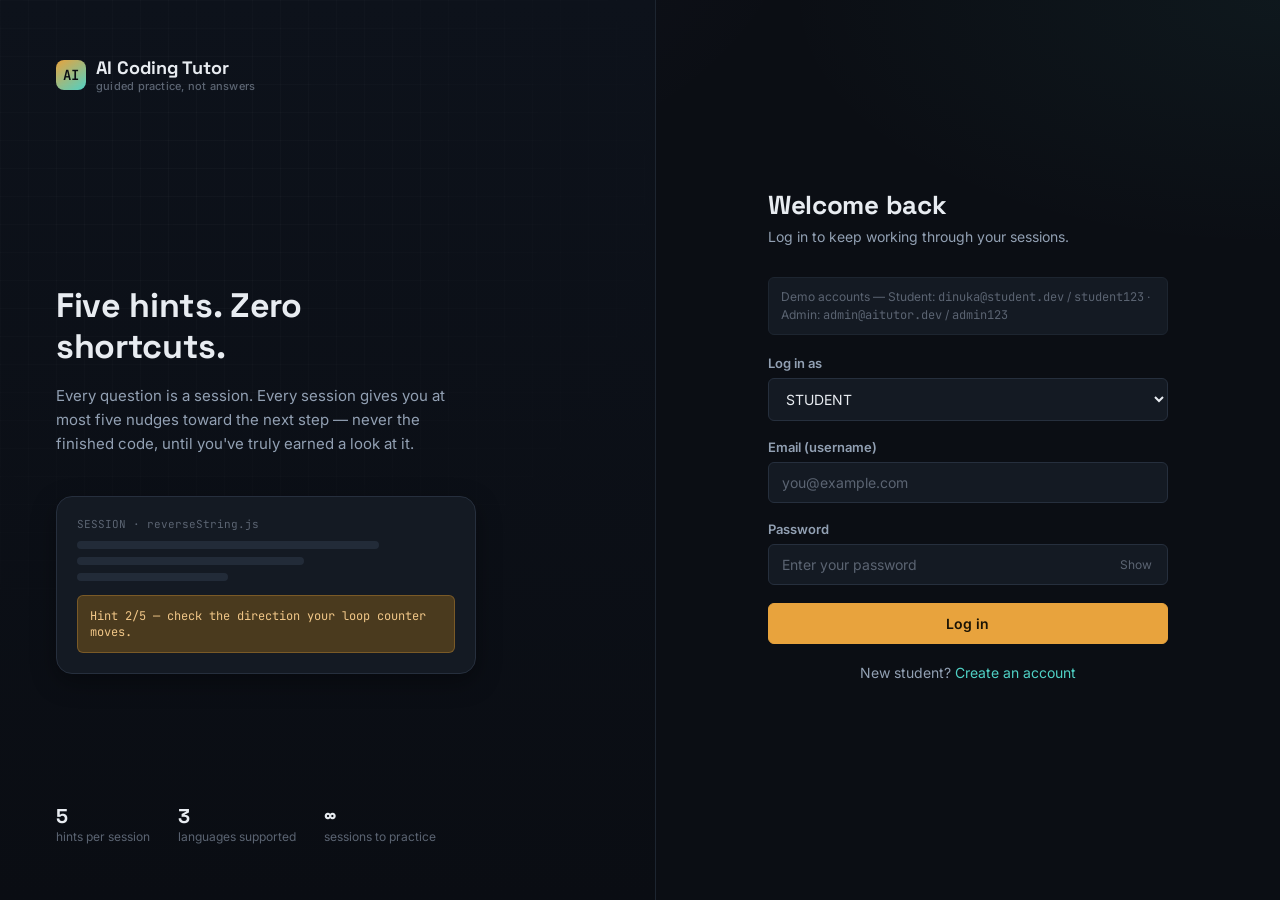
==== src/main/resources/static/index.html @ 89c32aca "added ui pages" ====
<!DOCTYPE html>
<html lang="en">
<head>
    <meta charset="UTF-8">
    <meta name="viewport" content="width=device-width, initial-scale=1.0">
    <title>Log in · AI Coding Tutor</title>
    <link rel="stylesheet" href="css/style.css">
</head>
<body>

<div class="auth-shell">
    <!-- Visual side -->
    <aside class="auth-visual">
        <div class="brand">
            <span class="brand-mark">AI</span>
            <div><span>AI Coding Tutor</span><small>guided practice, not answers</small></div>
        </div>

        <div class="visual-copy">
            <h1>Five hints. Zero shortcuts.</h1>
            <p>Every question is a session. Every session gives you at most five nudges toward the next step — never the finished code, until you've truly earned a look at it.</p>

            <div class="visual-mock-card">
                <div class="mono" style="font-size:11px;color:var(--text-muted);margin-bottom:10px;">SESSION · reverseString.js</div>
                <div class="mock-line w80"></div>
                <div class="mock-line w60"></div>
                <div class="mock-line w40"></div>
                <div class="mock-hint">Hint 2/5 — check the direction your loop counter moves.</div>
            </div>
        </div>

        <div class="visual-foot">
            <div><strong>5</strong>hints per session</div>
            <div><strong>3</strong>languages supported</div>
            <div><strong>∞</strong>sessions to practice</div>
        </div>
    </aside>

    <!-- Form side -->
    <div class="auth-form-wrap">
        <form class="auth-form" id="login-form" novalidate>

            <h2>Welcome back</h2>
            <p class="subhead">Log in to keep working through your sessions.</p>

            <div class="form-note" id="demo-note">
                Demo accounts — Student: <span class="mono">dinuka@student.dev</span> / <span class="mono">student123</span> · Admin: <span class="mono">admin@aitutor.dev</span> / <span class="mono">admin123</span>
            </div>

            <div class="field">
                <label for="role">Log in as</label>
                <select id="role" class="input" required>
                    <option value="STUDENT">STUDENT</option>
                    <option value="ADMIN">ADMIN</option>
                </select>
            </div>

            <div class="field" id="email-field">
                <label for="email">Email (username)</label>
                <input type="email" id="email" class="input" placeholder="you@example.com" autocomplete="username" required>
                <div class="field-error">Enter a valid email address.</div>
            </div>

            <div class="field" id="password-field">
                <label for="password">Password</label>
                <div class="password-field">
                    <input type="password" id="password" class="input" placeholder="Enter your password" autocomplete="current-password" required>
                    <button type="button" class="password-toggle" id="toggle-password">Show</button>
                </div>
                <div class="field-error">Password is required.</div>
            </div>

            <button type="button" class="btn btn-primary btn-block" id="login-btn" onclick="login()">Log in</button>

            <p class="subhead" style="margin-top:20px;text-align:center;">
                New student? <a href="signup.html">Create an account</a>
            </p>
        </form>
    </div>
</div>
<script src="https://code.jquery.com/jquery-3.7.1.min.js"></script>
<script src="js/mockApi.js"></script>
<script src="js/ui.js"></script>
<script>
    // If already logged in, skip straight to the right dashboard.
    (function () {
        const user = api.currentUser();
        if (user) window.location.href = user.role === "admin" ? "admin-dashboard.html" : "student-dashboard.html";
    })();

    const form = document.getElementById("login-form");
    const emailField = document.getElementById("email-field");
    const passwordField = document.getElementById("password-field");
    const toggleBtn = document.getElementById("toggle-password");
    const passwordInput = document.getElementById("password");
    const loginBtn = document.getElementById("login-btn");

    toggleBtn.addEventListener("click", () => {
        const isPw = passwordInput.type === "password";
        passwordInput.type = isPw ? "text" : "password";
        toggleBtn.textContent = isPw ? "Hide" : "Show";
    });

    function setError(fieldEl, hasError) {
        fieldEl.classList.toggle("has-error", hasError);
    }

    // My Code

    function login(){
        let userName = $('#email').val().trim();
        let userPassword = $('#password').val().trim();
        let userRole = $('#role').val().trim();

        const obj = JSON.stringify({"userName": userName, "password": userPassword, "userRoles": userRole.toUpperCase()});

        $.ajax({
            url: "http://localhost:8080/login",
            type: "POST",
            data: obj,
            contentType: "application/json",
            success: function (response) {
                console.log(response.body.token);
                localStorage.setItem("JWT", response.body.token);
                localStorage.setItem("userId", response.body.userId);

                if(userRole === "ADMIN"){
                    window.location.href = "admin-dashboard.html";
                }
                if(userRole === "STUDENT"){
                    window.location.href = "student-dashboard.html";
                }
                alert("Logged in successfully!");
            },
            error: function (response) {
                if (response.status === 403) {
                    alert("Error 403 - Forbidden!");
                }
                else if (response.status === 400){
                    alert("Error 400 - Bad JSON");
                }
                else if (response.status === 401){
                    alert("Error 401 - Unauthorized!");
                }
                else if (response.status === 500){
                    alert("Error 500 - Internal Server Error");
                }
            }
        })
    }

</script>
</body>
</html>
---- src/main/resources/static/css/style.css ----
/* =========================================================================
   AI Coding Tutor — Design System
   "The Socratic IDE": a dark, editor-grade shell where guidance shows up
   as marginalia, not answers. Amber = a hint was spent. Cyan = you're in
   an active loop of thinking. Violet is reserved for admin/oversight views.
   ========================================================================= */

@import url('https://fonts.googleapis.com/css2?family=Space+Grotesk:wght@500;600;700&family=Inter:wght@400;500;600;700&family=JetBrains+Mono:wght@400;500;600&display=swap');

:root{
    --bg: #0B0E14;
    --bg-alt: #0E1219;
    --surface: #141A23;
    --surface-2: #1B222D;
    --surface-3: #222B38;
    --border: #262F3D;
    --border-soft: #1D2530;

    --text-primary: #E8ECF1;
    --text-secondary: #92A0B3;
    --text-muted: #5B6472;

    --accent-amber: #E8A33D;
    --accent-amber-dim: #4A3A1E;
    --accent-cyan: #4FD1C5;
    --accent-cyan-dim: #16342F;
    --accent-mint: #6EE7B7;
    --accent-mint-dim: #16332A;
    --accent-coral: #F2685C;
    --accent-coral-dim: #3A211E;
    --accent-violet: #8B7FE8;
    --accent-violet-dim: #241F3D;

    --radius-sm: 6px;
    --radius-md: 10px;
    --radius-lg: 16px;

    --shadow-1: 0 1px 2px rgba(0,0,0,0.4);
    --shadow-2: 0 8px 24px rgba(0,0,0,0.35);
    --shadow-glow-amber: 0 0 0 1px rgba(232,163,61,0.35), 0 0 24px rgba(232,163,61,0.12);
    --shadow-glow-cyan: 0 0 0 1px rgba(79,209,197,0.35), 0 0 24px rgba(79,209,197,0.12);

    --font-display: 'Space Grotesk', 'Inter', sans-serif;
    --font-body: 'Inter', sans-serif;
    --font-mono: 'JetBrains Mono', monospace;
}

*, *::before, *::after{ box-sizing: border-box; }
html{ color-scheme: dark; }
body{
    margin:0;
    background: var(--bg);
    background-image:
            radial-gradient(1200px 600px at 12% -10%, rgba(139,127,232,0.06), transparent 55%),
            radial-gradient(1000px 500px at 100% 0%, rgba(79,209,197,0.05), transparent 50%);
    color: var(--text-primary);
    font-family: var(--font-body);
    -webkit-font-smoothing: antialiased;
    min-height: 100vh;
}
h1,h2,h3,h4{ font-family: var(--font-display); margin:0; letter-spacing: -0.01em; }
p{ margin:0; }
a{ color: var(--accent-cyan); text-decoration:none; }
a:hover{ text-decoration: underline; }
button{ font-family: var(--font-body); }
::selection{ background: rgba(79,209,197,0.25); }

/* Focus visibility (accessibility floor) */
a:focus-visible, button:focus-visible, input:focus-visible, select:focus-visible, textarea:focus-visible, [tabindex]:focus-visible{
    outline: 2px solid var(--accent-cyan);
    outline-offset: 2px;
}

@media (prefers-reduced-motion: reduce){
    *{ animation-duration: 0.001ms !important; animation-iteration-count: 1 !important; transition-duration: 0.001ms !important; }
}

/* ---------------------------------------------------------------- utils */
.container{ max-width: 1200px; margin: 0 auto; padding: 0 32px; }
.visually-hidden{ position:absolute; width:1px; height:1px; overflow:hidden; clip:rect(0 0 0 0); }
.muted{ color: var(--text-secondary); }
.mono{ font-family: var(--font-mono); }

/* ---------------------------------------------------------------- brand */
.brand{
    display:flex; align-items:center; gap:10px;
    font-family: var(--font-display); font-weight:700; font-size:18px; color: var(--text-primary);
}
.brand .brand-mark{
    width:30px; height:30px; border-radius:8px;
    background: linear-gradient(145deg, var(--accent-amber), var(--accent-cyan));
    display:flex; align-items:center; justify-content:center;
    font-family: var(--font-mono); font-weight:600; font-size:14px; color:#0B0E14;
    flex-shrink:0;
}
.brand small{ display:block; font-family: var(--font-body); font-weight:500; font-size:11px; color: var(--text-muted); letter-spacing:0.02em; }

/* ---------------------------------------------------------------- auth shell (login / signup) */
.auth-shell{
    min-height:100vh;
    display:grid;
    grid-template-columns: 1.05fr 1fr;
}
@media (max-width: 900px){ .auth-shell{ grid-template-columns: 1fr; } .auth-visual{ display:none; } }

.auth-visual{
    position:relative;
    background: linear-gradient(180deg, #0D121B 0%, #0A0D13 100%);
    border-right:1px solid var(--border-soft);
    padding: 56px;
    display:flex; flex-direction:column; justify-content:space-between;
    overflow:hidden;
}
.auth-visual::before{
    content:"";
    position:absolute; inset:0;
    background-image: linear-gradient(rgba(255,255,255,0.025) 1px, transparent 1px), linear-gradient(90deg, rgba(255,255,255,0.025) 1px, transparent 1px);
    background-size: 28px 28px;
    mask-image: radial-gradient(circle at 30% 20%, black, transparent 70%);
    pointer-events:none;
}
.auth-visual .visual-copy{ position:relative; max-width: 420px; margin-top: 64px; }
.auth-visual .visual-copy h1{ font-size: 34px; line-height:1.2; margin-bottom:16px; }
.auth-visual .visual-copy p{ color: var(--text-secondary); font-size:15px; line-height:1.6; }

/* signature element: hint dial, reused as decorative visual on auth screens */
.hint-dial{
    --dial-size: 132px;
    width: var(--dial-size); height: var(--dial-size);
    position:relative;
    flex-shrink:0;
}
.hint-dial svg{ width:100%; height:100%; transform: rotate(-90deg); }
.hint-dial .segment{ fill:none; stroke-width:9; stroke-linecap:round; transition: stroke 0.3s ease, opacity 0.3s ease; }
.hint-dial .segment.filled{ stroke: var(--accent-amber); }
.hint-dial .segment.spent{ stroke: var(--surface-3); opacity:0.6; }
.hint-dial .dial-center{
    position:absolute; inset:0; display:flex; flex-direction:column; align-items:center; justify-content:center;
}
.hint-dial .dial-center .count{ font-family: var(--font-display); font-size:26px; font-weight:700; line-height:1; }
.hint-dial .dial-center .label{ font-size:10px; text-transform:uppercase; letter-spacing:0.08em; color: var(--text-muted); margin-top:4px; }

.visual-mock-card{
    position:relative; margin-top:40px;
    background: var(--surface); border:1px solid var(--border); border-radius: var(--radius-lg);
    padding:20px; box-shadow: var(--shadow-2);
}
.visual-mock-card .mock-line{ height:8px; border-radius:4px; background: var(--surface-3); margin-bottom:8px; }
.visual-mock-card .mock-line.w60{ width:60%; }
.visual-mock-card .mock-line.w80{ width:80%; }
.visual-mock-card .mock-line.w40{ width:40%; }
.visual-mock-card .mock-hint{
    margin-top:14px; padding:12px; border-radius: var(--radius-sm);
    background: var(--accent-amber-dim); border:1px solid rgba(232,163,61,0.3);
    font-family: var(--font-mono); font-size:12px; color:#F0C687;
}

.auth-visual .visual-foot{ position:relative; display:flex; gap:28px; color: var(--text-muted); font-size:12px; }
.auth-visual .visual-foot strong{ display:block; color: var(--text-primary); font-family: var(--font-display); font-size:20px; }

.auth-form-wrap{
    display:flex; align-items:center; justify-content:center;
    padding: 40px 32px;
}
.auth-form{ width:100%; max-width: 400px; }
.auth-form .brand{ margin-bottom: 40px; }
.auth-form h2{ font-size:26px; margin-bottom:6px; }
.auth-form .subhead{ color: var(--text-secondary); font-size:14px; margin-bottom:32px; }

.field{ margin-bottom:18px; }
.field label{ display:block; font-size:13px; font-weight:600; margin-bottom:7px; color: var(--text-secondary); }
.field .hint-text{ font-size:12px; color: var(--text-muted); margin-top:6px; }
.input, select.input, textarea.input{
    width:100%; background: var(--surface); border:1px solid var(--border); color: var(--text-primary);
    padding: 11px 13px; border-radius: var(--radius-sm); font-size:14px; font-family: var(--font-body);
    transition: border-color .15s ease, box-shadow .15s ease;
}
.input::placeholder{ color: var(--text-muted); }
.input:focus{ border-color: var(--accent-cyan); box-shadow: 0 0 0 3px rgba(79,209,197,0.12); outline:none; }
.input:disabled{ opacity:0.45; cursor:not-allowed; }

.input-row{ display:flex; gap:10px; }
.input-row .input-tel-code{ flex:0 0 120px; }
.input-row .input-tel-num{ flex:1; }

.password-field{ position:relative; }
.password-field .input{ padding-right:42px; }
.password-toggle{
    position:absolute; right:10px; top:50%; transform:translateY(-50%);
    background:none; border:none; color: var(--text-muted); cursor:pointer; font-size:12px;
    padding:4px 6px;
}
.password-toggle:hover{ color: var(--text-secondary); }

.field-error{ color: var(--accent-coral); font-size:12px; margin-top:6px; display:none; }
.field.has-error .input{ border-color: var(--accent-coral); }
.field.has-error .field-error{ display:block; }

.form-note{
    font-size:12px; color: var(--text-muted); background: var(--surface); border:1px solid var(--border-soft);
    border-radius: var(--radius-sm); padding:10px 12px; margin-bottom:20px; line-height:1.5;
}

/* ---------------------------------------------------------------- buttons */
.btn{
    display:inline-flex; align-items:center; justify-content:center; gap:8px;
    border-radius: var(--radius-sm); border:1px solid transparent;
    font-weight:600; font-size:14px; cursor:pointer; padding: 11px 18px;
    transition: transform .12s ease, background .15s ease, border-color .15s ease, box-shadow .15s ease, opacity .15s ease;
    white-space:nowrap;
}
.btn:active{ transform: translateY(1px); }
.btn:disabled{ cursor:not-allowed; opacity:0.4; transform:none; }
.btn-block{ width:100%; }
.btn-primary{ background: var(--accent-amber); color:#1A1305; border-color: var(--accent-amber); }
.btn-success{ background: yellowgreen; color:papayawhip; border-color: lightgreen; }
.btn-primary:hover:not(:disabled){ background:#f3ae4c; }
.btn-cyan{ background: var(--accent-cyan); color:#052221; border-color: var(--accent-cyan); }
.btn-cyan:hover:not(:disabled){ background:#63dcd1; }
.btn-outline{ background:transparent; color: var(--text-primary); border-color: var(--border); }
.btn-outline:hover:not(:disabled){ border-color: var(--text-secondary); background: var(--surface-2); }
.btn-ghost{ background:transparent; color: var(--text-secondary); border-color:transparent; }
.btn-ghost:hover:not(:disabled){ color: var(--text-primary); background: var(--surface-2); }
.btn-danger{ background:transparent; color: var(--accent-coral); border-color: rgba(242,104,92,0.4); }
.btn-danger:hover:not(:disabled){ background: var(--accent-coral-dim); }
.btn-sm{ padding:7px 12px; font-size:13px; }

/* ---------------------------------------------------------------- app shell (dashboards) */
.app-shell{ display:grid; grid-template-columns: 240px 1fr; min-height:100vh; }
@media (max-width: 860px){ .app-shell{ grid-template-columns: 1fr; } .sidebar{ display:none; } }

.sidebar{
    background: var(--bg-alt); border-right:1px solid var(--border-soft);
    padding:24px 16px; display:flex; flex-direction:column; gap:24px;
    position:sticky; top:0; height:100vh;
}
.sidebar .brand{ padding: 0 8px; }
.nav-group{ display:flex; flex-direction:column; gap:2px; }
.nav-group .nav-label{ font-size:11px; text-transform:uppercase; letter-spacing:0.08em; color: var(--text-muted); padding:8px 12px 6px; }
.nav-link{
    display:flex; align-items:center; gap:10px; padding:10px 12px; border-radius: var(--radius-sm);
    color: var(--text-secondary); font-size:14px; font-weight:500; cursor:pointer; border:1px solid transparent;
}
.nav-link:hover{ background: var(--surface-2); color: var(--text-primary); text-decoration:none; }
.nav-link.active{ background: var(--surface-2); color: var(--text-primary); border-color: var(--border); }
.nav-link .dot{ width:6px; height:6px; border-radius:50%; background: var(--text-muted); }
.nav-link.active .dot{ background: var(--accent-cyan); }
.sidebar-foot{ margin-top:auto; }

.topbar{
    display:flex; align-items:center; justify-content:space-between;
    padding: 18px 32px; border-bottom:1px solid var(--border-soft);
    background: rgba(11,14,20,0.7); backdrop-filter: blur(6px);
    position:sticky; top:0; z-index:5;
}
.topbar h1{ font-size:20px; }
.topbar .topbar-sub{ color: var(--text-secondary); font-size:13px; margin-top:2px; }
.user-chip{ display:flex; align-items:center; gap:10px; }
.avatar{
    width:34px; height:34px; border-radius:50%; display:flex; align-items:center; justify-content:center;
    font-family: var(--font-display); font-weight:600; font-size:13px; color:#0B0E14;
    background: linear-gradient(145deg, var(--accent-cyan), var(--accent-mint));
}
.avatar.role-admin{ background: linear-gradient(145deg, var(--accent-violet), #b6aef2); }
.user-chip .who{ line-height:1.25; }
.user-chip .who .name{ font-size:13px; font-weight:600; }
.user-chip .who .role{ font-size:11px; color: var(--text-muted); text-transform:capitalize; }

.main{ padding: 28px 32px 64px; }

/* ---------------------------------------------------------------- stat cards */
.stat-grid{ display:grid; grid-template-columns: repeat(4, 1fr); gap:16px; margin-bottom:28px; }
@media (max-width:1000px){ .stat-grid{ grid-template-columns: repeat(2,1fr); } }
.stat-card{
    background: var(--surface); border:1px solid var(--border); border-radius: var(--radius-md);
    padding:18px; display:flex; flex-direction:column; gap:10px;
}
.stat-card .stat-top{ display:flex; align-items:center; justify-content:space-between; }
.stat-card .stat-label{ font-size:12px; color: var(--text-secondary); text-transform:uppercase; letter-spacing:0.05em; }
.stat-card .stat-icon{ width:28px; height:28px; border-radius:7px; display:flex; align-items:center; justify-content:center; font-size:14px; }
.stat-card .stat-value{ font-family: var(--font-display); font-size:28px; font-weight:700; }
.stat-card .stat-delta{ font-size:12px; color: var(--text-muted); }
.stat-card .stat-delta.up{ color: var(--accent-mint); }

/* ---------------------------------------------------------------- panels/cards */
.panel{ background: var(--surface); border:1px solid var(--border); border-radius: var(--radius-md); }
.panel-head{ display:flex; align-items:center; justify-content:space-between; padding:18px 20px; border-bottom:1px solid var(--border-soft); }
.panel-head h3{ font-size:15px; }
.panel-body{ padding:20px; }
.section-title{ font-size:15px; margin-bottom:14px; }

.two-col{ display:grid; grid-template-columns: 1.4fr 1fr; gap:20px; align-items:start; }
@media (max-width:1000px){ .two-col{ grid-template-columns: 1fr; } }

/* Create session promo card */
.create-session-card{
    background: linear-gradient(135deg, rgba(232,163,61,0.09), rgba(79,209,197,0.06)), var(--surface);
    border:1px solid var(--border); border-radius: var(--radius-lg);
    padding:22px 24px; display:flex; align-items:center; justify-content:space-between; gap:20px;
    margin-bottom:24px;
}
.create-session-card .csc-copy h2{ font-size:19px; margin-bottom:6px; }
.create-session-card .csc-copy p{ color: var(--text-secondary); font-size:13.5px; max-width:440px; }

/* ---------------------------------------------------------------- topics-to-focus */
.topic-list{ display:flex; flex-direction:column; gap:10px; }
.topic-row{ display:flex; align-items:center; gap:12px; }
.topic-row .topic-name{ width:150px; flex-shrink:0; font-size:13px; font-weight:500; }
.topic-bar-track{ flex:1; height:8px; border-radius:4px; background: var(--surface-3); overflow:hidden; }
.topic-bar-fill{ height:100%; border-radius:4px; background: linear-gradient(90deg, var(--accent-coral), var(--accent-amber)); }
.topic-row .topic-pct{ width:34px; text-align:right; font-size:12px; color: var(--text-muted); font-family: var(--font-mono); }

.pill{ display:inline-flex; align-items:center; gap:6px; padding:4px 10px; border-radius:100px; font-size:11.5px; font-weight:600; }
.pill-amber{ background: var(--accent-amber-dim); color: var(--accent-amber); }
.pill-mint{ background: var(--accent-mint-dim); color: var(--accent-mint); }
.pill-coral{ background: var(--accent-coral-dim); color: var(--accent-coral); }
.pill-cyan{ background: var(--accent-cyan-dim); color: var(--accent-cyan); }
.pill-violet{ background: var(--accent-violet-dim); color: var(--accent-violet); }

/* ---------------------------------------------------------------- session timeline (dashboard chat history) */
.timeline{ position:relative; padding-left:22px; }
.timeline::before{ content:""; position:absolute; left:5px; top:6px; bottom:6px; width:1px; background: var(--border); }
.timeline-item{ position:relative; padding-bottom:16px; }
.timeline-item:last-child{ padding-bottom:0; }
.timeline-item::before{
    content:""; position:absolute; left:-22px; top:6px; width:11px; height:11px; border-radius:50%;
    background: var(--surface); border:2px solid var(--accent-cyan);
}
.timeline-item.newest::before{ background: var(--accent-cyan); box-shadow: 0 0 0 4px rgba(79,209,197,0.15); }

.session-card{
    background: var(--surface-2); border:1px solid var(--border); border-radius: var(--radius-md);
    padding:16px 18px;
}
.session-card .sc-top{ display:flex; align-items:flex-start; justify-content:space-between; gap:12px; margin-bottom:10px; }
.session-card .sc-question{ font-size:14px; font-weight:500; line-height:1.45; }
.session-card .sc-meta{ display:flex; gap:14px; flex-wrap:wrap; font-size:12px; color: var(--text-muted); margin-bottom:12px; }
.session-card .sc-meta span{ display:flex; align-items:center; gap:5px; }
.session-card .sc-foot{ display:flex; align-items:center; justify-content:space-between; }
.rating-badge{ display:flex; align-items:center; gap:6px; font-family: var(--font-mono); font-size:13px; font-weight:600; }
.rating-badge .stars{ color: var(--accent-amber); letter-spacing:1px; }

.empty-state{ text-align:center; padding:44px 20px; color: var(--text-secondary); }
.empty-state .empty-icon{ font-size:30px; margin-bottom:10px; }
.empty-state h4{ font-size:15px; margin-bottom:6px; color: var(--text-primary); }
.empty-state p{ font-size:13px; max-width:320px; margin:0 auto; }

/* ---------------------------------------------------------------- table (admin) */
.table-toolbar{ display:flex; align-items:center; justify-content:space-between; gap:16px; padding:16px 20px; border-bottom:1px solid var(--border-soft); flex-wrap:wrap; }
.search-box{ position:relative; width:280px; max-width:100%; }
.search-box input{ padding-left:34px; }
.search-box .sb-icon{ position:absolute; left:11px; top:50%; transform:translateY(-50%); color: var(--text-muted); font-size:13px; }

table.data-table{ width:100%; border-collapse:collapse; }
.data-table thead th{
    text-align:left; font-size:11px; text-transform:uppercase; letter-spacing:0.05em; color: var(--text-muted);
    padding:12px 20px; border-bottom:1px solid var(--border-soft); font-weight:600;
}
.data-table tbody td{ padding:14px 20px; border-bottom:1px solid var(--border-soft); font-size:13.5px; vertical-align:middle; }
.data-table tbody tr:last-child td{ border-bottom:none; }
.data-table tbody tr:hover{ background: rgba(255,255,255,0.015); }
.student-cell{ display:flex; align-items:center; gap:10px; }
.student-cell .s-name{ font-weight:600; font-size:13.5px; }
.student-cell .s-email{ font-size:12px; color: var(--text-muted); }
.status-dot{ display:inline-flex; align-items:center; gap:6px; font-size:12.5px; }
.status-dot::before{ content:""; width:7px; height:7px; border-radius:50%; }
.status-dot.active::before{ background: var(--accent-mint); }
.status-dot.inactive::before{ background: var(--text-muted); }
.table-empty{ text-align:center; padding:40px; color: var(--text-muted); }

/* ---------------------------------------------------------------- modal */
.modal-overlay{
    position:fixed; inset:0; background: rgba(6,8,12,0.65); backdrop-filter: blur(3px);
    display:none; align-items:center; justify-content:center; z-index:50; padding:24px;
}
.modal-overlay.open{ display:flex; }
.modal{
    background: var(--surface); border:1px solid var(--border); border-radius: var(--radius-lg);
    width:100%; max-width:480px; box-shadow: var(--shadow-2); max-height:85vh; display:flex; flex-direction:column;
}
.modal.modal-wide{ max-width:640px; }
.modal-head{ display:flex; align-items:center; justify-content:space-between; padding:18px 22px; border-bottom:1px solid var(--border-soft); }
.modal-head h3{ font-size:16px; }
.modal-close{ background:none; border:none; color: var(--text-muted); font-size:18px; cursor:pointer; line-height:1; padding:4px; }
.modal-close:hover{ color: var(--text-primary); }
.modal-body{ padding:22px; overflow-y:auto; }
.modal-foot{ display:flex; justify-content:flex-end; gap:10px; padding:16px 22px; border-top:1px solid var(--border-soft); }

/* ---------------------------------------------------------------- chat history (modal) */
.chat-log{ display:flex; flex-direction:column; gap:14px; }
.chat-msg{ display:flex; gap:10px; max-width:88%; }
.chat-msg .bubble{ padding:10px 13px; border-radius: var(--radius-md); font-size:13.5px; line-height:1.5; }
.chat-msg.from-ai{ align-self:flex-start; }
.chat-msg.from-ai .bubble{ background: var(--surface-2); border:1px solid var(--border); border-top-left-radius:3px; }
.chat-msg.from-student{ align-self:flex-end; flex-direction:row-reverse; margin-left:auto; }
.chat-msg.from-student .bubble{ background: var(--accent-cyan-dim); border:1px solid rgba(79,209,197,0.25); border-top-right-radius:3px; }
.chat-msg .tag{ font-size:10.5px; color: var(--text-muted); margin-bottom:4px; display:block; text-transform:uppercase; letter-spacing:0.05em; }

/* ---------------------------------------------------------------- session workspace page */
.session-shell{ display:flex; flex-direction:column; height:100vh; }
.session-top{
    display:flex; align-items:center; justify-content:space-between; gap:16px;
    padding:14px 24px; border-bottom:1px solid var(--border-soft); flex-wrap:wrap;
}
.session-top .st-left{ display:flex; align-items:center; gap:16px; }
.session-status{ display:flex; align-items:center; gap:7px; font-size:12.5px; color: var(--text-muted); }
.session-status .blip{ width:8px; height:8px; border-radius:50%; background: var(--text-muted); }
.session-status.live .blip{ background: var(--accent-mint); box-shadow: 0 0 0 3px rgba(110,231,183,0.18); }
.session-status.live{ color: var(--accent-mint); }
.session-status.ended .blip{ background: var(--accent-coral); }
.session-status.ended{ color: var(--accent-coral); }

.setup-bar{ padding:16px 24px; border-bottom:1px solid var(--border-soft); background: var(--bg-alt); }
.setup-grid{ display:grid; grid-template-columns: 2fr 200px auto; gap:14px; align-items:end; }
@media (max-width: 820px){ .setup-grid{ grid-template-columns: 1fr; } }
.setup-grid .field{ margin-bottom:0; }
textarea.question-input{ resize:vertical; min-height:64px; font-family: var(--font-body); line-height:1.5; }

.session-body{ flex:1; display:grid; grid-template-columns: 1fr 480px; overflow:hidden; }
@media (max-width: 900px){ .session-body{ grid-template-columns: 1fr; } }

.editor-pane{ display:flex; flex-direction:column; overflow:hidden; border-right:1px solid var(--border-soft); }
.editor-toolbar{ display:flex; align-items:center; justify-content:space-between; padding:10px 16px; border-bottom:1px solid var(--border-soft); }
.editor-toolbar .et-left{ display:flex; align-items:center; gap:10px; font-size:12.5px; color: var(--text-muted); }
.traffic-dots{ display:flex; gap:6px; }
.traffic-dots span{ width:9px; height:9px; border-radius:50%; background: var(--surface-3); }

.code-editor-wrap{ flex:1; display:flex; overflow:hidden; background: #0D1117; position:relative; }
.line-numbers{
    padding:14px 10px; text-align:right; font-family: var(--font-mono); font-size:13px; line-height:1.6;
    color: var(--text-muted); background: #0B0F15; border-right:1px solid var(--border-soft); user-select:none; overflow:hidden;
    min-width:44px;
}
textarea.code-editor{
    flex:1; border:none; resize:none; background:transparent; color: var(--text-primary);
    font-family: var(--font-mono); font-size:13.5px; line-height:1.6; padding:14px 16px;
    outline:none; tab-size:2;
}
textarea.code-editor:disabled, .line-numbers.disabled{ opacity:0.35; }
textarea.code-editor::placeholder{ color: var(--text-muted); }

.run-bar{ display:flex; align-items:center; gap:12px; padding:12px 16px; border-top:1px solid var(--border-soft); }
.output-pane{ border-top:1px solid var(--border-soft); background:#0B0F15; max-height:180px; display:flex; flex-direction:column; }
.output-head{ display:flex; align-items:center; justify-content:space-between; padding:8px 16px; border-bottom:1px solid var(--border-soft); }
.output-head span{ font-size:11px; text-transform:uppercase; letter-spacing:0.06em; color: var(--text-muted); }
.output-body{ padding:12px 16px; font-family: var(--font-mono); font-size:12.5px; line-height:1.6; overflow-y:auto; white-space:pre-wrap; color: #C6E7C9; }
.output-body.is-error{ color: #F3A79E; }
.output-body .placeholder{ color: var(--text-muted); }

.aside{ display:flex; flex-direction:column; overflow-y:auto; background: var(--bg-alt); }
.aside-section{ padding:20px; border-bottom:1px solid var(--border-soft); }
.aside-section h4{ font-size:12px; text-transform:uppercase; letter-spacing:0.06em; color: var(--text-muted); margin-bottom:14px; }
.hint-panel-top{ display:flex; align-items:center; gap:14px; }
.hint-panel-top .hp-copy{ font-size:12.5px; color: var(--text-secondary); line-height:1.5; }
.hint-panel-top .hp-copy strong{ color: var(--text-primary); }

.hint-feed{ display:flex; flex-direction:column; gap:12px; margin-top:16px; }
.hint-card{ background: var(--surface); border:1px solid var(--border); border-left:3px solid var(--accent-amber); border-radius: var(--radius-sm); padding:12px 13px; }
.hint-card .hc-top{ display:flex; justify-content:space-between; align-items:center; margin-bottom:6px; }
.hint-card .hc-num{ font-size:11px; font-weight:700; color: var(--accent-amber); text-transform:uppercase; letter-spacing:0.04em; }
.hint-card p{ font-size:13px; line-height:1.55; color: var(--text-primary); }
.hint-card.is-final{ border-left-color: var(--accent-coral); }
.hint-card.is-final .hc-num{ color: var(--accent-coral); }

.option-chips{ display:flex; flex-wrap:wrap; gap:8px; margin-top:10px; }
.option-chip{
    background: var(--surface-2); border:1px solid var(--border); color: var(--text-primary);
    font-family: var(--font-mono); font-size:12px; padding:6px 11px; border-radius:100px; cursor:pointer;
}
.option-chip:hover{ border-color: var(--accent-cyan); color: var(--accent-cyan); }

.hint-empty{ font-size:12.5px; color: var(--text-muted); text-align:center; padding:20px 10px; border:1px dashed var(--border); border-radius: var(--radius-sm); margin-top:16px; }

.rating-banner{ display:none; text-align:center; padding:22px 20px; }
.rating-banner.show{ display:block; }
.rating-banner .stars-big{ font-size:26px; color: var(--accent-amber); letter-spacing:3px; margin:10px 0; }

/* Locked overlay note before session start */
.lock-note{
    display:flex; align-items:center; gap:10px; padding:10px 14px; margin:14px 16px 0;
    background: var(--surface); border:1px dashed var(--border); border-radius: var(--radius-sm);
    font-size:12.5px; color: var(--text-muted);
}

/* Toast */
.toast{
    position:fixed; bottom:24px; left:50%; transform:translateX(-50%) translateY(20px);
    background: var(--surface-2); border:1px solid var(--border); color: var(--text-primary);
    padding:12px 18px; border-radius: var(--radius-md); font-size:13.5px; box-shadow: var(--shadow-2);
    opacity:0; pointer-events:none; transition: opacity .2s ease, transform .2s ease; z-index:100;
    display:flex; align-items:center; gap:10px;
}
.toast.show{ opacity:1; transform:translateX(-50%) translateY(0); pointer-events:auto; }
.toast.toast-error{ border-color: rgba(242,104,92,0.4); }
.toast.toast-success{ border-color: rgba(110,231,183,0.4); }

/* misc */
.divider{ height:1px; background: var(--border-soft); border:none; margin:20px 0; }
.flex-between{ display:flex; align-items:center; justify-content:space-between; }
.gap-8{ gap:8px; } .gap-12{ gap:12px; }

/* =========================================================================
   ADDITIONS — Hint chat bubble (session page)
   ========================================================================= */

.hint-bubble{
    display:flex;
    margin-bottom:12px;
    max-width:92%;
}
.hint-bubble .bubble-inner{
    background:#E7F7EA;
    border:1px solid #BFE8C6;
    color:#173A21;
    padding:12px 14px;
    border-radius: var(--radius-md);
    border-top-left-radius:4px;
    font-size:13px;
    line-height:1.55;
}
.hint-bubble .bubble-tag{
    display:block;
    font-size:10.5px;
    font-weight:700;
    text-transform:uppercase;
    letter-spacing:0.05em;
    color:#3E8E52;
    margin-bottom:5px;
}
.hint-bubble.is-final .bubble-inner{
    background:#FCEBE9;
    border-color:#F3C6C0;
    color:#5C221C;
}
.hint-bubble.is-final .bubble-tag{ color:#C0453A; }
.hint-bubble .option-chips{ margin-top:9px; }
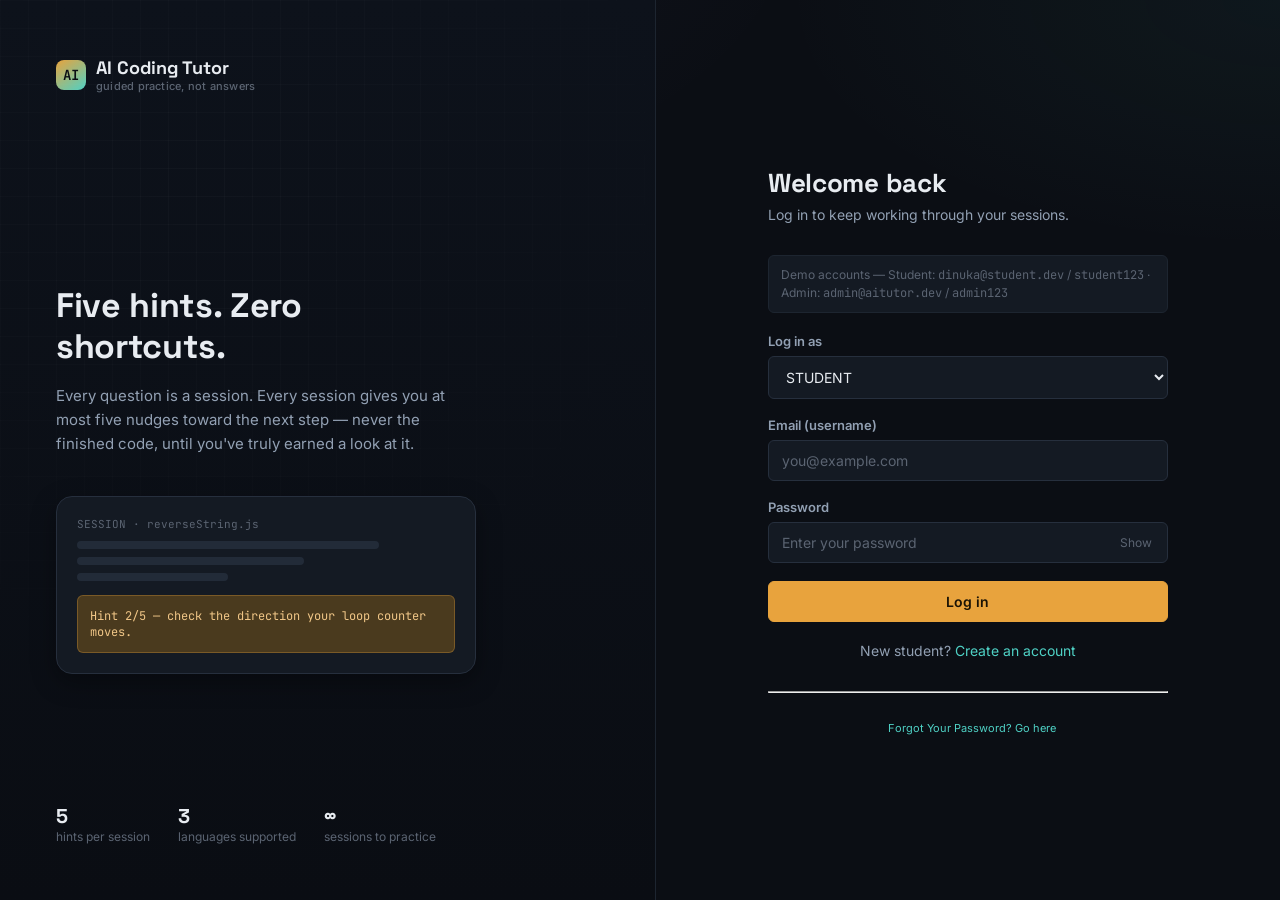
==== commit 6fb19d37: "added OTP code UIs" ====
--- a/src/main/resources/static/index.html
+++ b/src/main/resources/static/index.html
@@ -75,6 +75,10 @@
             <p class="subhead" style="margin-top:20px;text-align:center;">
                 New student? <a href="signup.html">Create an account</a>
             </p>
+
+            <hr>
+            <br>
+            <p style="font-size: 11px; transform: translateX(120px)"><a href="forgot-password.html">Forgot Your Password? Go here</a></p>
         </form>
     </div>
 </div>
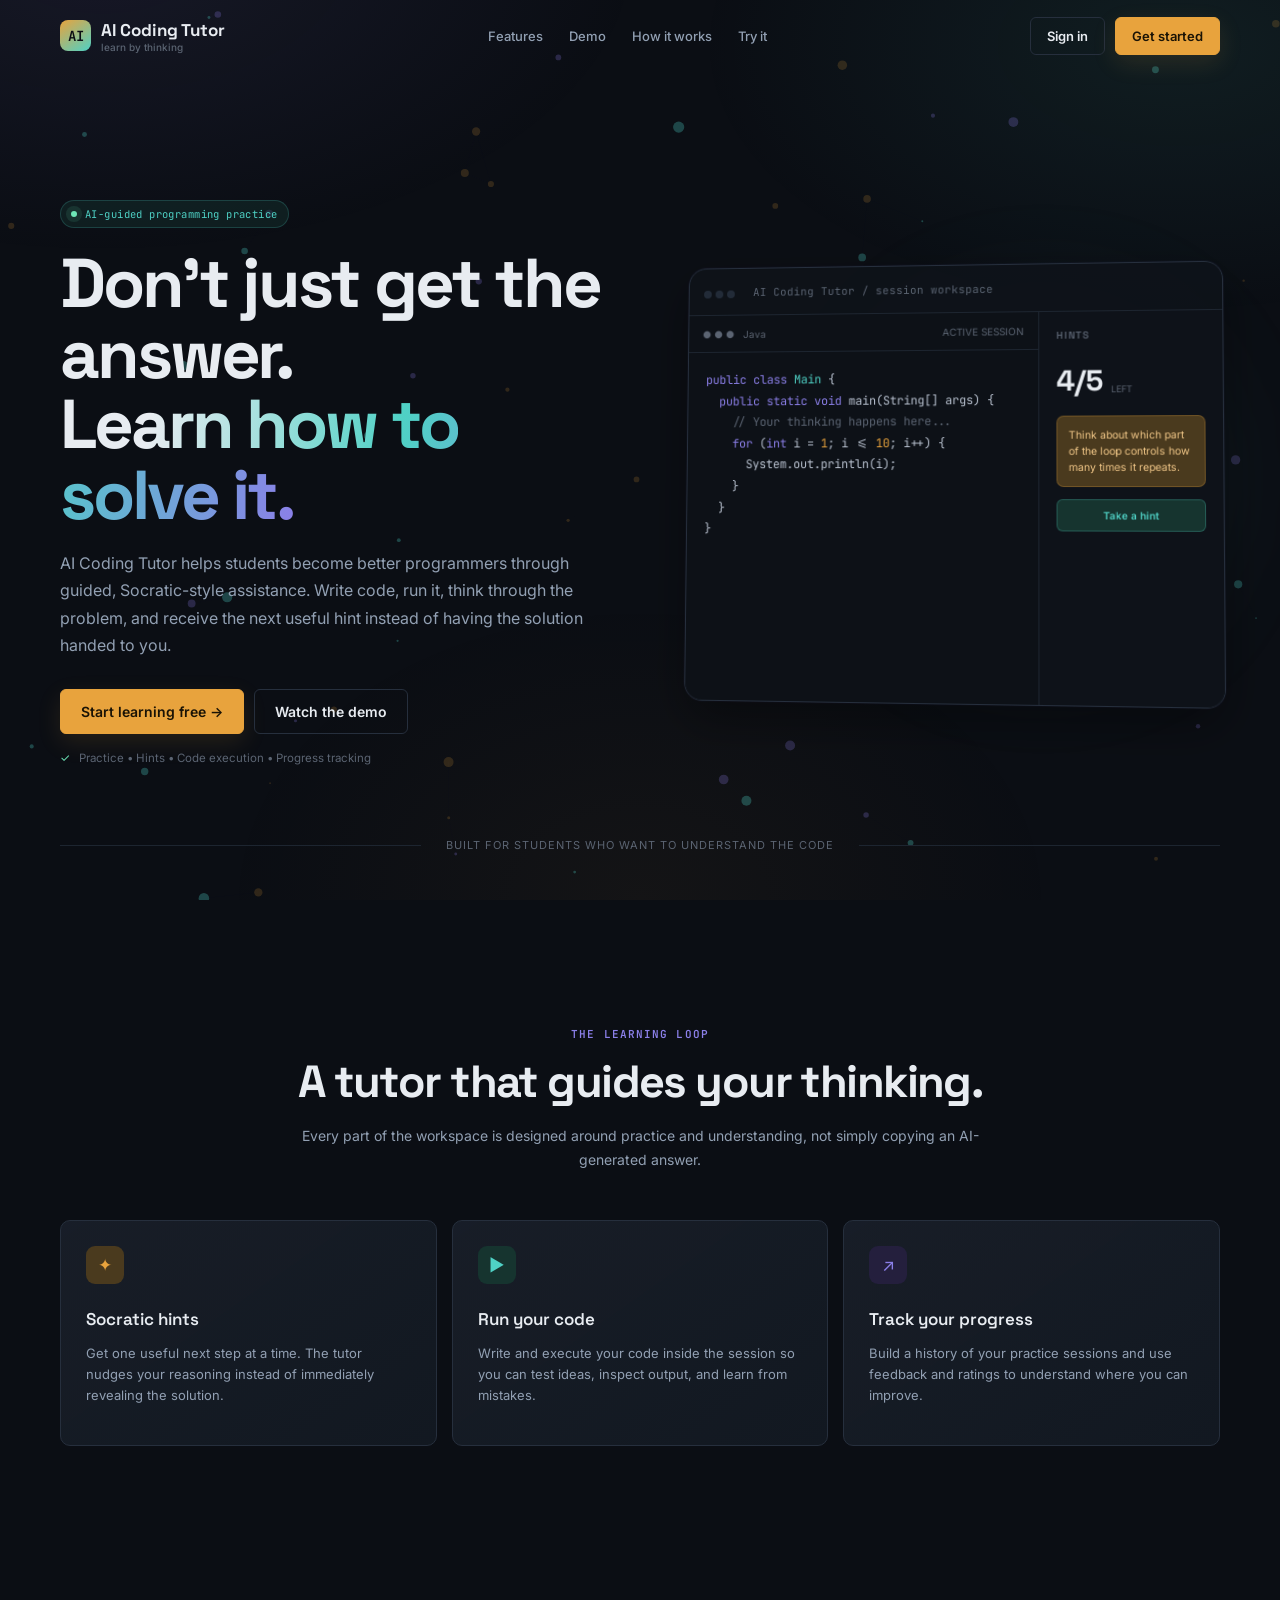
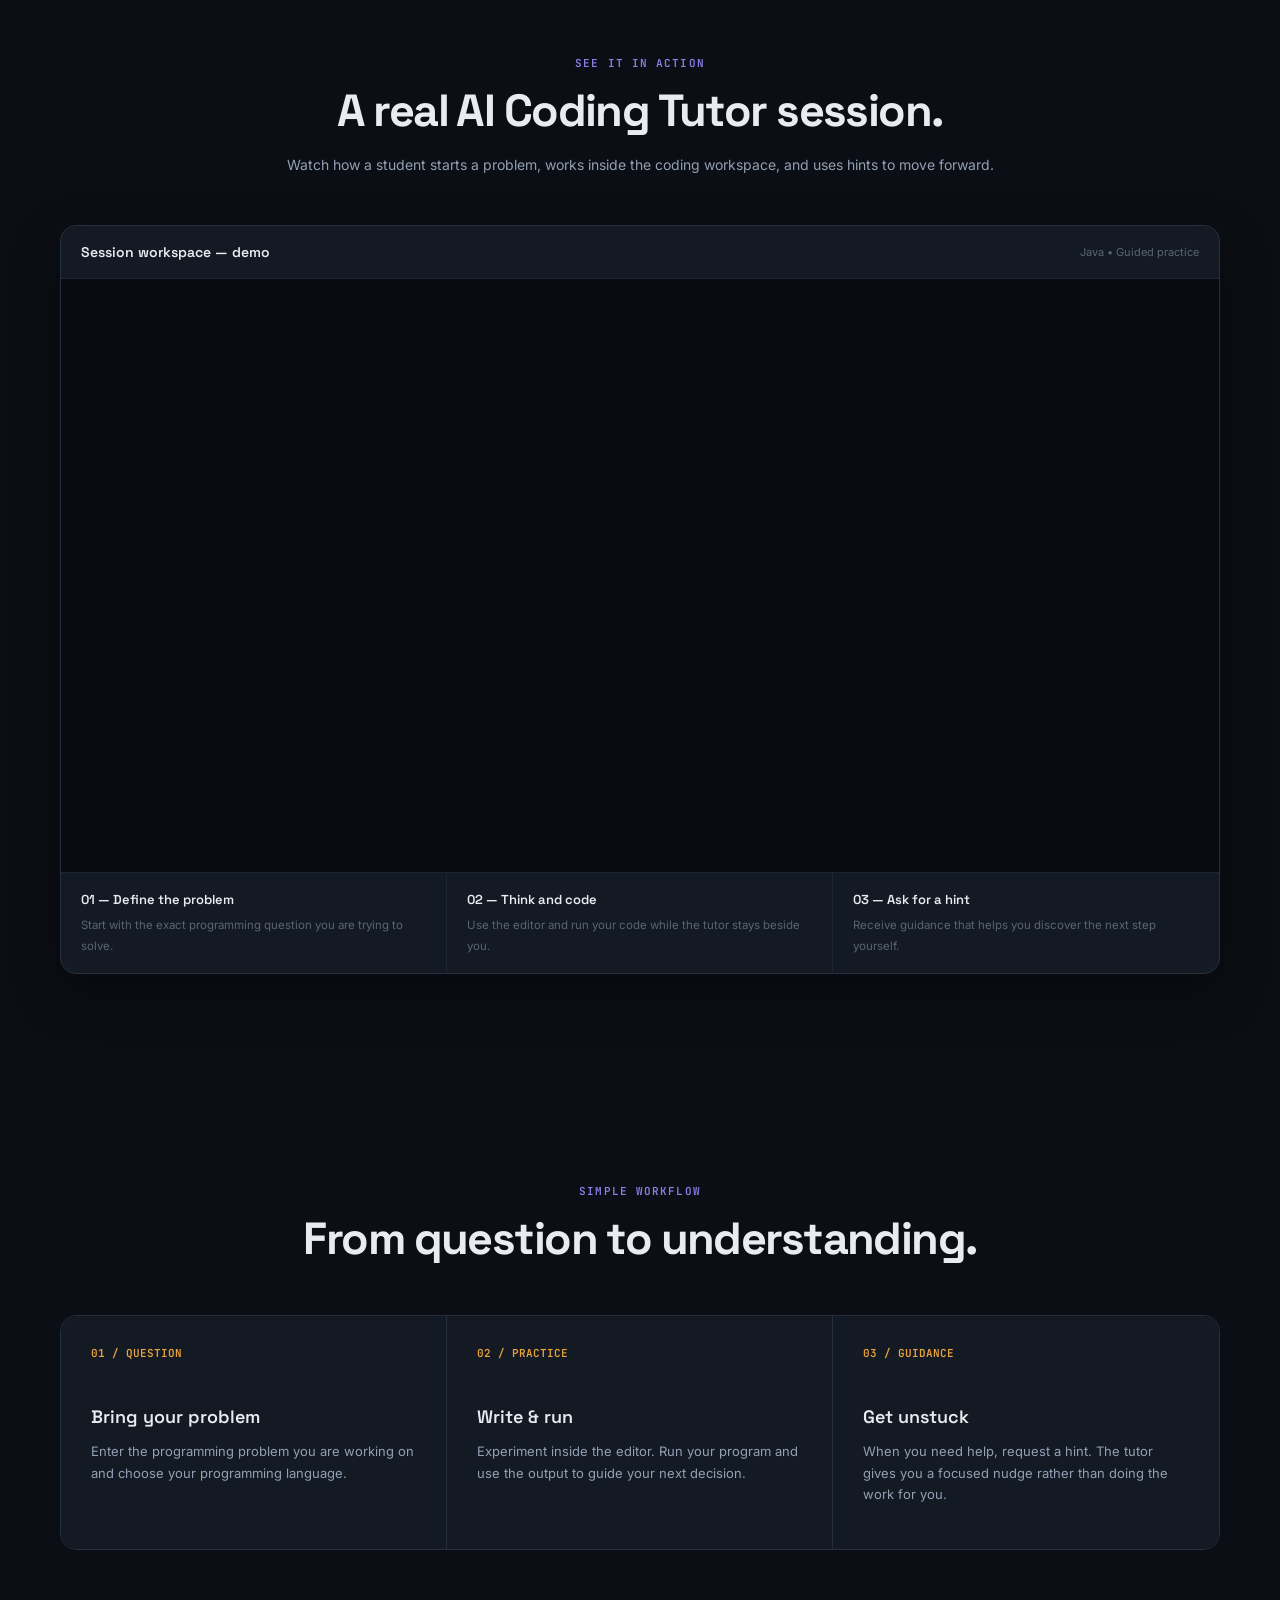
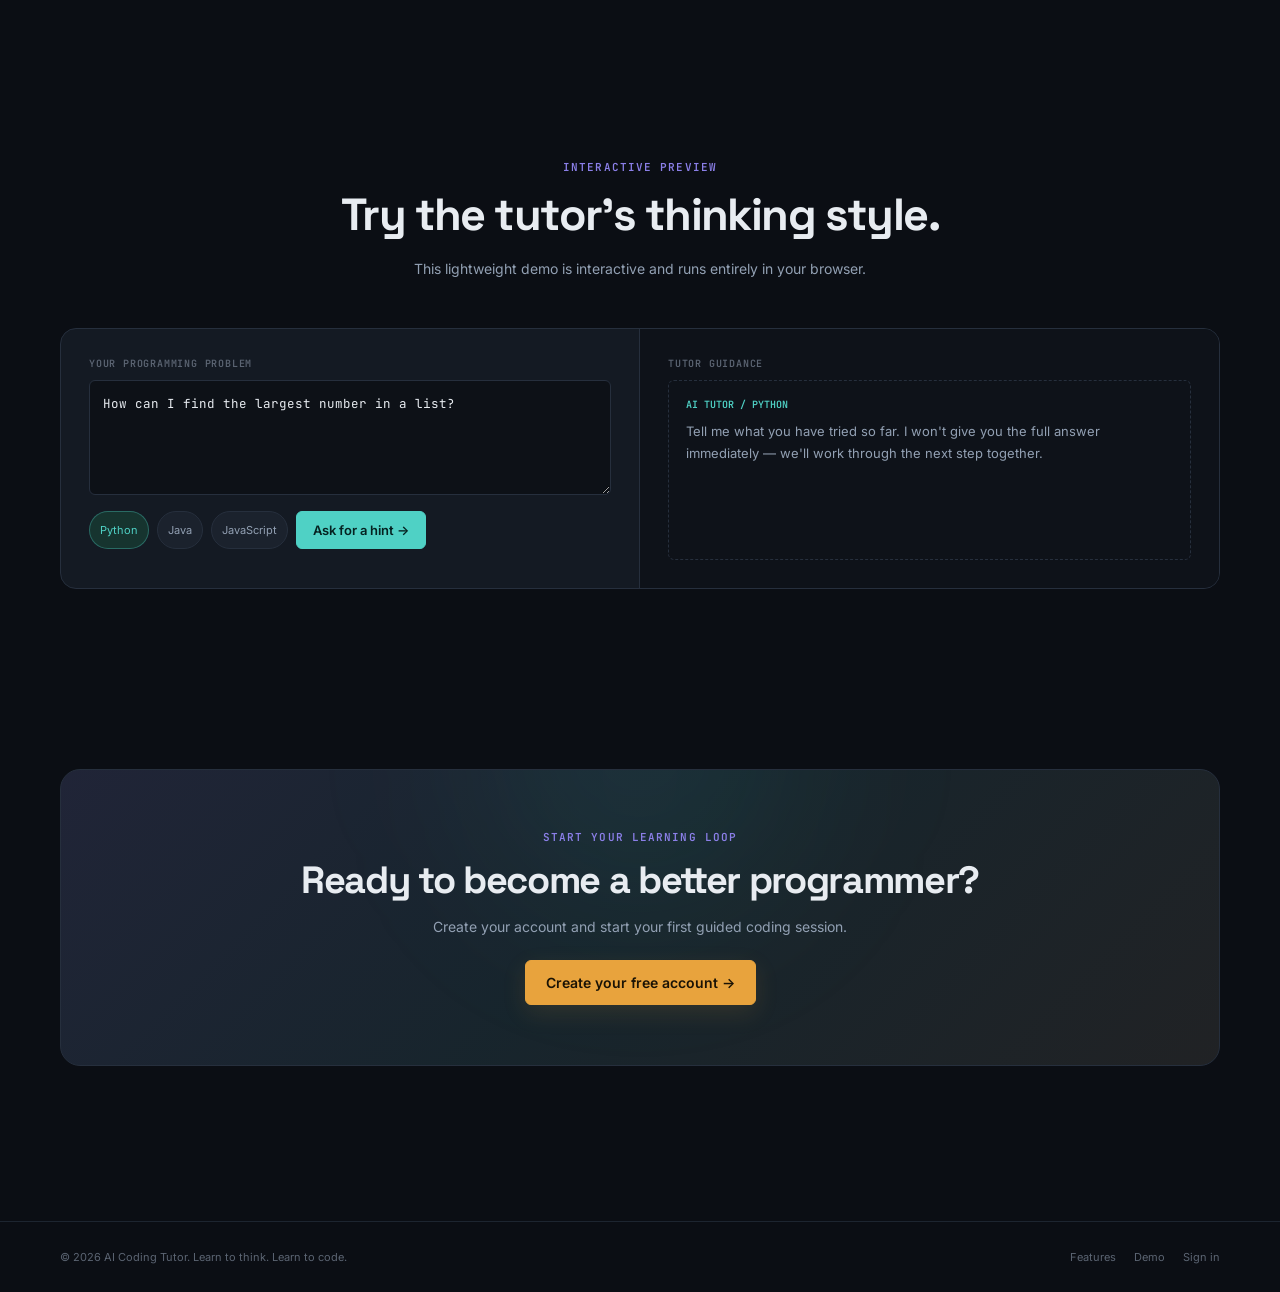
==== commit cdc96fab: "added new landing page UI" ====
--- a/src/main/resources/static/index.html
+++ b/src/main/resources/static/index.html
@@ -3,156 +3,919 @@
 <head>
     <meta charset="UTF-8">
     <meta name="viewport" content="width=device-width, initial-scale=1.0">
-    <title>Log in · AI Coding Tutor</title>
-    <link rel="stylesheet" href="css/style.css">
+    <title>AI Coding Tutor — Learn to Think, Not Just Code</title>
+
+    <style>
+        @import url('https://fonts.googleapis.com/css2?family=Space+Grotesk:wght@500;600;700&family=Inter:wght@400;500;600;700&family=JetBrains+Mono:wght@400;500;600&display=swap');
+
+        :root{
+            --bg:#0B0E14;
+            --bg-alt:#0E1219;
+            --surface:#141A23;
+            --surface-2:#1B222D;
+            --surface-3:#222B38;
+            --border:#262F3D;
+            --border-soft:#1D2530;
+            --text-primary:#E8ECF1;
+            --text-secondary:#92A0B3;
+            --text-muted:#5B6472;
+            --accent-amber:#E8A33D;
+            --accent-amber-dim:#4A3A1E;
+            --accent-cyan:#4FD1C5;
+            --accent-cyan-dim:#16342F;
+            --accent-mint:#6EE7B7;
+            --accent-mint-dim:#16332A;
+            --accent-coral:#F2685C;
+            --accent-coral-dim:#3A211E;
+            --accent-violet:#8B7FE8;
+            --accent-violet-dim:#241F3D;
+            --radius-sm:6px;
+            --radius-md:10px;
+            --radius-lg:16px;
+            --shadow-1:0 1px 2px rgba(0,0,0,.4);
+            --shadow-2:0 18px 50px rgba(0,0,0,.38);
+            --font-display:'Space Grotesk','Inter',sans-serif;
+            --font-body:'Inter',sans-serif;
+            --font-mono:'JetBrains Mono',monospace;
+        }
+
+        *{box-sizing:border-box}
+        html{scroll-behavior:smooth;color-scheme:dark}
+        body{
+            margin:0;
+            background:var(--bg);
+            color:var(--text-primary);
+            font-family:var(--font-body);
+            -webkit-font-smoothing:antialiased;
+            overflow-x:hidden;
+        }
+        body:before{
+            content:"";
+            position:fixed;
+            inset:0;
+            pointer-events:none;
+            z-index:-2;
+            background:
+                    radial-gradient(900px 500px at 8% -5%,rgba(139,127,232,.09),transparent 60%),
+                    radial-gradient(800px 450px at 92% 5%,rgba(79,209,197,.08),transparent 60%),
+                    radial-gradient(700px 500px at 50% 100%,rgba(232,163,61,.045),transparent 60%);
+        }
+        canvas#particles{
+            position:fixed;
+            inset:0;
+            width:100%;
+            height:100%;
+            z-index:-1;
+            pointer-events:none;
+            opacity:.7;
+        }
+        a{text-decoration:none;color:inherit}
+        button{font-family:inherit}
+        .container{width:min(1160px,calc(100% - 40px));margin:auto}
+
+        /* NAV */
+        .navbar{
+            position:fixed;
+            top:0;left:0;right:0;
+            z-index:100;
+            height:72px;
+            border-bottom:1px solid transparent;
+            transition:.25s ease;
+        }
+        .navbar.scrolled{
+            background:rgba(11,14,20,.78);
+            backdrop-filter:blur(16px);
+            border-color:var(--border-soft);
+        }
+        .nav-inner{
+            height:100%;
+            display:flex;
+            align-items:center;
+            justify-content:space-between;
+        }
+        .brand{
+            display:flex;align-items:center;gap:10px;
+            font-family:var(--font-display);
+            font-weight:700;font-size:17px;
+        }
+        .brand-mark{
+            width:31px;height:31px;border-radius:8px;
+            display:grid;place-items:center;
+            background:linear-gradient(145deg,var(--accent-amber),var(--accent-cyan));
+            color:#0B0E14;
+            font-family:var(--font-mono);
+            font-weight:600;font-size:14px;
+        }
+        .brand small{
+            display:block;color:var(--text-muted);
+            font-family:var(--font-body);
+            font-size:10px;font-weight:500;
+        }
+        .nav-links{display:flex;align-items:center;gap:26px}
+        .nav-links a{
+            color:var(--text-secondary);
+            font-size:13px;font-weight:500;
+            transition:.2s;
+        }
+        .nav-links a:hover{color:var(--text-primary)}
+        .nav-actions{display:flex;align-items:center;gap:10px}
+        .btn{
+            display:inline-flex;align-items:center;justify-content:center;gap:8px;
+            border-radius:var(--radius-sm);
+            border:1px solid transparent;
+            font-weight:600;font-size:13px;
+            cursor:pointer;padding:10px 16px;
+            transition:transform .15s,background .2s,border-color .2s,box-shadow .2s;
+        }
+        .btn:hover{transform:translateY(-1px)}
+        .btn-primary{
+            background:var(--accent-amber);
+            color:#1A1305;
+            border-color:var(--accent-amber);
+            box-shadow:0 8px 24px rgba(232,163,61,.12);
+        }
+        .btn-primary:hover{background:#f3ae4c;box-shadow:0 10px 28px rgba(232,163,61,.2)}
+        .btn-outline{
+            background:transparent;
+            color:var(--text-primary);
+            border-color:var(--border);
+        }
+        .btn-outline:hover{background:var(--surface-2);border-color:var(--text-secondary)}
+        .btn-cyan{background:var(--accent-cyan);color:#052221;border-color:var(--accent-cyan)}
+        .btn-cyan:hover{background:#63dcd1}
+        .btn-large{padding:13px 20px;font-size:14px}
+
+        /* HERO */
+        .hero{
+            min-height:820px;
+            padding-top:145px;
+            position:relative;
+            display:flex;
+            align-items:center;
+        }
+        .hero-grid{
+            display:grid;
+            grid-template-columns:1.02fr .98fr;
+            gap:60px;
+            align-items:center;
+        }
+        .eyebrow{
+            display:inline-flex;align-items:center;gap:8px;
+            padding:6px 10px;
+            border:1px solid rgba(79,209,197,.2);
+            background:rgba(22,52,47,.45);
+            border-radius:100px;
+            color:var(--accent-cyan);
+            font-family:var(--font-mono);
+            font-size:10.5px;
+            letter-spacing:.04em;
+            margin-bottom:20px;
+        }
+        .eyebrow .pulse{
+            width:6px;height:6px;border-radius:50%;
+            background:var(--accent-mint);
+            box-shadow:0 0 0 5px rgba(110,231,183,.1);
+        }
+        .hero h1{
+            font-family:var(--font-display);
+            font-size:clamp(43px,5.4vw,72px);
+            line-height:1.02;
+            letter-spacing:-.045em;
+            margin:0 0 20px;
+            max-width:720px;
+        }
+        .hero h1 .gradient{
+            background:linear-gradient(100deg,var(--text-primary) 15%,var(--accent-cyan) 54%,var(--accent-violet));
+            -webkit-background-clip:text;
+            background-clip:text;
+            color:transparent;
+        }
+        .hero-copy{
+            color:var(--text-secondary);
+            font-size:16px;
+            line-height:1.7;
+            max-width:590px;
+        }
+        .hero-actions{display:flex;gap:10px;margin-top:30px;flex-wrap:wrap}
+        .hero-note{
+            display:flex;align-items:center;gap:9px;
+            color:var(--text-muted);
+            font-size:11.5px;
+            margin-top:17px;
+        }
+        .hero-note span{color:var(--accent-mint)}
+        .hero-visual{
+            position:relative;
+            perspective:1000px;
+        }
+        .glow{
+            position:absolute;
+            width:300px;height:300px;
+            border-radius:50%;
+            filter:blur(70px);
+            background:rgba(79,209,197,.11);
+            right:5%;top:15%;
+            pointer-events:none;
+        }
+        .app-window{
+            position:relative;
+            border:1px solid var(--border);
+            border-radius:18px;
+            background:rgba(14,18,25,.9);
+            box-shadow:var(--shadow-2),0 0 0 1px rgba(139,127,232,.035);
+            overflow:hidden;
+            transform:rotateY(-4deg) rotateX(2deg);
+            transition:transform .5s ease;
+        }
+        .app-window:hover{transform:rotateY(0) rotateX(0) translateY(-4px)}
+        .window-top{
+            height:48px;
+            border-bottom:1px solid var(--border-soft);
+            display:flex;align-items:center;
+            padding:0 15px;gap:7px;
+        }
+        .traffic span{width:8px;height:8px;border-radius:50%;background:var(--surface-3);display:inline-block;margin-right:4px}
+        .window-title{margin-left:8px;color:var(--text-muted);font-size:11px;font-family:var(--font-mono)}
+        .window-body{
+            display:grid;
+            grid-template-columns:1fr 180px;
+            min-height:390px;
+        }
+        .editor{
+            background:#0D1117;
+            border-right:1px solid var(--border-soft);
+        }
+        .editor-head{
+            height:38px;border-bottom:1px solid var(--border-soft);
+            display:flex;align-items:center;justify-content:space-between;
+            padding:0 14px;color:var(--text-muted);font-size:10px;
+        }
+        .code{padding:18px;font:12px/1.8 var(--font-mono);color:#B9C2D0}
+        .code .kw{color:#8B7FE8}.code .fn{color:#4FD1C5}.code .str{color:#E8A33D}.code .cm{color:#5B6472}
+        .code-line{white-space:pre}
+        .hints{background:var(--bg-alt);padding:17px}
+        .hints-title{font:600 10px var(--font-display);color:var(--text-muted);letter-spacing:.08em}
+        .hint-count{
+            display:flex;align-items:end;gap:8px;margin:20px 0 17px;
+        }
+        .hint-count strong{font:700 29px var(--font-display)}
+        .hint-count small{color:var(--text-muted);font-size:9px;margin-bottom:4px}
+        .mini-hint{
+            padding:11px;border-radius:7px;
+            background:var(--accent-amber-dim);
+            border:1px solid rgba(232,163,61,.25);
+            color:#F0C687;font-size:10.5px;line-height:1.5;
+        }
+        .mini-button{
+            width:100%;margin-top:12px;padding:9px;
+            border:1px solid rgba(79,209,197,.25);
+            background:var(--accent-cyan-dim);
+            color:var(--accent-cyan);
+            border-radius:6px;font-size:10px;font-weight:600;
+        }
+
+        /* TRUST */
+        .trust{padding:18px 0 70px}
+        .trust-line{
+            display:flex;justify-content:center;align-items:center;gap:25px;
+            color:var(--text-muted);font-size:11px;
+            text-transform:uppercase;letter-spacing:.09em;
+        }
+        .trust-line:before,.trust-line:after{content:"";height:1px;background:var(--border-soft);flex:1}
+
+        /* SECTIONS */
+        .section{padding:105px 0}
+        .section-head{text-align:center;max-width:720px;margin:0 auto 48px}
+        .section-kicker{
+            color:var(--accent-violet);
+            font:600 11px var(--font-mono);
+            text-transform:uppercase;letter-spacing:.1em;
+            margin-bottom:12px;
+        }
+        .section-head h2{
+            font:700 clamp(30px,4vw,45px) var(--font-display);
+            letter-spacing:-.035em;
+            margin:0 0 14px;
+        }
+        .section-head p{color:var(--text-secondary);font-size:14px;line-height:1.7}
+
+        /* FEATURES */
+        .features{
+            display:grid;grid-template-columns:repeat(3,1fr);gap:15px;
+        }
+        .feature{
+            background:linear-gradient(145deg,rgba(27,34,45,.8),rgba(20,26,35,.85));
+            border:1px solid var(--border);
+            border-radius:var(--radius-md);
+            padding:25px;
+            min-height:220px;
+            transition:transform .25s,border-color .25s,box-shadow .25s;
+        }
+        .feature:hover{
+            transform:translateY(-5px);
+            border-color:#354154;
+            box-shadow:var(--shadow-2);
+        }
+        .feature-icon{
+            width:38px;height:38px;border-radius:9px;
+            display:grid;place-items:center;
+            margin-bottom:24px;
+            font-size:17px;
+        }
+        .icon-cyan{background:var(--accent-cyan-dim);color:var(--accent-cyan)}
+        .icon-amber{background:var(--accent-amber-dim);color:var(--accent-amber)}
+        .icon-violet{background:var(--accent-violet-dim);color:var(--accent-violet)}
+        .feature h3{font:600 17px var(--font-display);margin:0 0 8px}
+        .feature p{color:var(--text-secondary);font-size:13px;line-height:1.65}
+
+        /* DEMO */
+        .demo-wrap{
+            background:var(--surface);
+            border:1px solid var(--border);
+            border-radius:var(--radius-lg);
+            overflow:hidden;
+            box-shadow:var(--shadow-2);
+        }
+        .demo-top{
+            display:flex;justify-content:space-between;align-items:center;
+            padding:17px 20px;border-bottom:1px solid var(--border-soft);
+        }
+        .demo-title{font:600 14px var(--font-display)}
+        .demo-meta{color:var(--text-muted);font-size:11px}
+        .video-shell{background:#080B10;padding:14px}
+        video{
+            display:block;width:100%;
+            max-height:620px;
+            border-radius:10px;
+            background:#080B10;
+            outline:none;
+        }
+        .demo-caption{
+            display:grid;grid-template-columns:1fr 1fr 1fr;
+            border-top:1px solid var(--border-soft);
+        }
+        .demo-point{padding:18px 20px;border-right:1px solid var(--border-soft)}
+        .demo-point:last-child{border-right:0}
+        .demo-point strong{display:block;font:600 13px var(--font-display);margin-bottom:5px}
+        .demo-point span{font-size:11.5px;color:var(--text-muted);line-height:1.5}
+
+        /* HOW IT WORKS */
+        .steps{
+            display:grid;grid-template-columns:repeat(3,1fr);
+            border:1px solid var(--border);
+            border-radius:var(--radius-lg);
+            overflow:hidden;
+        }
+        .step{
+            padding:30px;
+            background:var(--surface);
+            border-right:1px solid var(--border);
+            position:relative;
+        }
+        .step:last-child{border-right:0}
+        .step-num{
+            font:600 11px var(--font-mono);
+            color:var(--accent-amber);
+            margin-bottom:45px;
+        }
+        .step h3{font:600 18px var(--font-display);margin-bottom:8px}
+        .step p{color:var(--text-secondary);font-size:13px;line-height:1.65}
+
+        /* INTERACTIVE */
+        .playground{
+            display:grid;grid-template-columns:1fr 1fr;
+            background:var(--surface);
+            border:1px solid var(--border);
+            border-radius:var(--radius-lg);
+            overflow:hidden;
+        }
+        .play-left{padding:28px;border-right:1px solid var(--border)}
+        .play-right{padding:28px;background:var(--bg-alt)}
+        .play-label{
+            color:var(--text-muted);
+            font:600 10px var(--font-mono);
+            text-transform:uppercase;letter-spacing:.08em;
+            margin-bottom:10px;
+        }
+        textarea.demo-input{
+            width:100%;min-height:115px;resize:vertical;
+            background:#0D1117;color:var(--text-primary);
+            border:1px solid var(--border);
+            border-radius:var(--radius-sm);
+            padding:13px;
+            font:12.5px/1.6 var(--font-mono);
+            outline:none;
+        }
+        textarea.demo-input:focus{border-color:var(--accent-cyan);box-shadow:0 0 0 3px rgba(79,209,197,.1)}
+        .controls{display:flex;gap:8px;flex-wrap:wrap;margin-top:12px}
+        .lang-btn{
+            background:var(--surface-2);border:1px solid var(--border);
+            color:var(--text-secondary);padding:7px 10px;border-radius:100px;
+            font-size:11px;cursor:pointer;
+        }
+        .lang-btn.active{color:var(--accent-cyan);border-color:rgba(79,209,197,.35);background:var(--accent-cyan-dim)}
+        .tutor-response{
+            min-height:180px;
+            border:1px dashed var(--border);
+            border-radius:var(--radius-sm);
+            padding:17px;
+        }
+        .response-tag{color:var(--accent-cyan);font:600 10px var(--font-mono);margin-bottom:10px}
+        .response-text{font-size:13px;line-height:1.65;color:var(--text-secondary)}
+        .response-text strong{color:var(--text-primary)}
+        .cursor{display:inline-block;width:6px;height:13px;background:var(--accent-cyan);vertical-align:-2px;margin-left:2px;animation:blink 1s infinite}
+        @keyframes blink{50%{opacity:0}}
+
+        /* CTA */
+        .cta{
+            padding:75px 0;
+            margin-bottom:80px;
+        }
+        .cta-card{
+            position:relative;overflow:hidden;
+            border:1px solid var(--border);
+            border-radius:20px;
+            background:
+                    linear-gradient(135deg,rgba(139,127,232,.10),rgba(79,209,197,.06) 48%,rgba(232,163,61,.06)),
+                    var(--surface);
+            padding:60px 50px;
+            text-align:center;
+        }
+        .cta-card:before{
+            content:"";
+            position:absolute;width:320px;height:320px;
+            border-radius:50%;filter:blur(90px);
+            background:rgba(79,209,197,.08);
+            top:-180px;left:50%;transform:translateX(-50%);
+        }
+        .cta-card > *{position:relative}
+        .cta-card h2{font:700 38px var(--font-display);letter-spacing:-.035em;margin:0 0 12px}
+        .cta-card p{color:var(--text-secondary);font-size:14px;margin-bottom:25px}
+
+        /* FOOTER */
+        footer{
+            border-top:1px solid var(--border-soft);
+            padding:28px 0;
+        }
+        .footer-inner{display:flex;justify-content:space-between;gap:20px;align-items:center}
+        .footer-copy{color:var(--text-muted);font-size:11px}
+        .footer-links{display:flex;gap:18px}
+        .footer-links a{font-size:11px;color:var(--text-muted)}
+        .footer-links a:hover{color:var(--text-primary)}
+
+        /* REVEAL */
+        .reveal{opacity:0;transform:translateY(22px);transition:opacity .7s ease,transform .7s ease}
+        .reveal.visible{opacity:1;transform:none}
+        .delay-1{transition-delay:.1s}.delay-2{transition-delay:.2s}.delay-3{transition-delay:.3s}
+
+        /* RESPONSIVE */
+        @media(max-width:900px){
+            .nav-links{display:none}
+            .hero{min-height:auto;padding:125px 0 70px}
+            .hero-grid{grid-template-columns:1fr;gap:45px}
+            .features,.steps{grid-template-columns:1fr}
+            .step{border-right:0;border-bottom:1px solid var(--border)}
+            .step:last-child{border-bottom:0}
+            .playground{grid-template-columns:1fr}
+            .play-left{border-right:0;border-bottom:1px solid var(--border)}
+        }
+        @media(max-width:620px){
+            .container{width:min(100% - 28px,1160px)}
+            .nav-actions .btn-outline{display:none}
+            .hero h1{font-size:43px}
+            .hero-copy{font-size:14px}
+            .window-body{grid-template-columns:1fr}
+            .hints{display:none}
+            .demo-caption{grid-template-columns:1fr}
+            .demo-point{border-right:0;border-bottom:1px solid var(--border-soft)}
+            .demo-point:last-child{border-bottom:0}
+            .cta-card{padding:42px 22px}
+            .cta-card h2{font-size:29px}
+            .footer-inner{align-items:flex-start;flex-direction:column}
+        }
+    </style>
 </head>
+
 <body>
-
-<div class="auth-shell">
-    <!-- Visual side -->
-    <aside class="auth-visual">
-        <div class="brand">
+<canvas id="particles"></canvas>
+
+<header class="navbar" id="navbar">
+    <div class="container nav-inner">
+        <a class="brand" href="#">
             <span class="brand-mark">AI</span>
-            <div><span>AI Coding Tutor</span><small>guided practice, not answers</small></div>
+            <span>AI Coding Tutor<small>learn by thinking</small></span>
+        </a>
+
+        <nav class="nav-links">
+            <a href="#features">Features</a>
+            <a href="#demo">Demo</a>
+            <a href="#how">How it works</a>
+            <a href="#playground">Try it</a>
+        </nav>
+
+        <div class="nav-actions">
+            <a class="btn btn-outline" href="login.html">Sign in</a>
+            <a class="btn btn-primary" href="signup.html">Get started</a>
         </div>
-
-        <div class="visual-copy">
-            <h1>Five hints. Zero shortcuts.</h1>
-            <p>Every question is a session. Every session gives you at most five nudges toward the next step — never the finished code, until you've truly earned a look at it.</p>
-
-            <div class="visual-mock-card">
-                <div class="mono" style="font-size:11px;color:var(--text-muted);margin-bottom:10px;">SESSION · reverseString.js</div>
-                <div class="mock-line w80"></div>
-                <div class="mock-line w60"></div>
-                <div class="mock-line w40"></div>
-                <div class="mock-hint">Hint 2/5 — check the direction your loop counter moves.</div>
+    </div>
+</header>
+
+<main>
+    <section class="hero">
+        <div class="container hero-grid">
+            <div class="hero-copy-wrap reveal">
+                <div class="eyebrow"><span class="pulse"></span> AI-guided programming practice</div>
+                <h1>Don't just get the answer.<br><span class="gradient">Learn how to solve it.</span></h1>
+                <p class="hero-copy">
+                    AI Coding Tutor helps students become better programmers through guided,
+                    Socratic-style assistance. Write code, run it, think through the problem,
+                    and receive the next useful hint instead of having the solution handed to you.
+                </p>
+
+                <div class="hero-actions">
+                    <a class="btn btn-primary btn-large" href="signup.html">Start learning free →</a>
+                    <a class="btn btn-outline btn-large" href="#demo">Watch the demo</a>
+                </div>
+
+                <div class="hero-note">
+                    <span>✓</span> Practice • Hints • Code execution • Progress tracking
+                </div>
+            </div>
+
+            <div class="hero-visual reveal delay-2">
+                <div class="glow"></div>
+                <div class="app-window">
+                    <div class="window-top">
+                        <div class="traffic"><span></span><span></span><span></span></div>
+                        <div class="window-title">AI Coding Tutor / session workspace</div>
+                    </div>
+
+                    <div class="window-body">
+                        <div class="editor">
+                            <div class="editor-head">
+                                <span>● ● ● &nbsp; Java</span>
+                                <span>ACTIVE SESSION</span>
+                            </div>
+                            <div class="code">
+                                <div class="code-line"><span class="kw">public class</span> <span class="fn">Main</span> {</div>
+                                <div class="code-line">  <span class="kw">public static void</span> main(String[] args) {</div>
+                                <div class="code-line">    <span class="cm">// Your thinking happens here...</span></div>
+                                <div class="code-line">    <span class="kw">for</span> (<span class="kw">int</span> i = <span class="str">1</span>; i &lt;= <span class="str">10</span>; i++) {</div>
+                                <div class="code-line">      System.out.println(i);</div>
+                                <div class="code-line">    }</div>
+                                <div class="code-line">  }</div>
+                                <div class="code-line">}</div>
+                            </div>
+                        </div>
+
+                        <aside class="hints">
+                            <div class="hints-title">HINTS</div>
+                            <div class="hint-count"><strong>4/5</strong><small>LEFT</small></div>
+                            <div class="mini-hint">Think about which part of the loop controls how many times it repeats.</div>
+                            <button class="mini-button">Take a hint</button>
+                        </aside>
+                    </div>
+                </div>
             </div>
         </div>
-
-        <div class="visual-foot">
-            <div><strong>5</strong>hints per session</div>
-            <div><strong>3</strong>languages supported</div>
-            <div><strong>∞</strong>sessions to practice</div>
+    </section>
+
+    <section class="trust">
+        <div class="container">
+            <div class="trust-line">Built for students who want to understand the code</div>
         </div>
-    </aside>
-
-    <!-- Form side -->
-    <div class="auth-form-wrap">
-        <form class="auth-form" id="login-form" novalidate>
-
-            <h2>Welcome back</h2>
-            <p class="subhead">Log in to keep working through your sessions.</p>
-
-            <div class="form-note" id="demo-note">
-                Demo accounts — Student: <span class="mono">dinuka@student.dev</span> / <span class="mono">student123</span> · Admin: <span class="mono">admin@aitutor.dev</span> / <span class="mono">admin123</span>
-            </div>
-
-            <div class="field">
-                <label for="role">Log in as</label>
-                <select id="role" class="input" required>
-                    <option value="STUDENT">STUDENT</option>
-                    <option value="ADMIN">ADMIN</option>
-                </select>
-            </div>
-
-            <div class="field" id="email-field">
-                <label for="email">Email (username)</label>
-                <input type="email" id="email" class="input" placeholder="you@example.com" autocomplete="username" required>
-                <div class="field-error">Enter a valid email address.</div>
-            </div>
-
-            <div class="field" id="password-field">
-                <label for="password">Password</label>
-                <div class="password-field">
-                    <input type="password" id="password" class="input" placeholder="Enter your password" autocomplete="current-password" required>
-                    <button type="button" class="password-toggle" id="toggle-password">Show</button>
-                </div>
-                <div class="field-error">Password is required.</div>
-            </div>
-
-            <button type="button" class="btn btn-primary btn-block" id="login-btn" onclick="login()">Log in</button>
-
-            <p class="subhead" style="margin-top:20px;text-align:center;">
-                New student? <a href="signup.html">Create an account</a>
-            </p>
-
-            <hr>
-            <br>
-            <p style="font-size: 11px; transform: translateX(120px)"><a href="forgot-password.html">Forgot Your Password? Go here</a></p>
-        </form>
+    </section>
+
+    <section class="section" id="features">
+        <div class="container">
+            <div class="section-head reveal">
+                <div class="section-kicker">The learning loop</div>
+                <h2>A tutor that guides your thinking.</h2>
+                <p>
+                    Every part of the workspace is designed around practice and understanding,
+                    not simply copying an AI-generated answer.
+                </p>
+            </div>
+
+            <div class="features">
+                <article class="feature reveal delay-1">
+                    <div class="feature-icon icon-amber">✦</div>
+                    <h3>Socratic hints</h3>
+                    <p>Get one useful next step at a time. The tutor nudges your reasoning instead of immediately revealing the solution.</p>
+                </article>
+
+                <article class="feature reveal delay-2">
+                    <div class="feature-icon icon-cyan">▶</div>
+                    <h3>Run your code</h3>
+                    <p>Write and execute your code inside the session so you can test ideas, inspect output, and learn from mistakes.</p>
+                </article>
+
+                <article class="feature reveal delay-3">
+                    <div class="feature-icon icon-violet">↗</div>
+                    <h3>Track your progress</h3>
+                    <p>Build a history of your practice sessions and use feedback and ratings to understand where you can improve.</p>
+                </article>
+            </div>
+        </div>
+    </section>
+
+    <section class="section" id="demo">
+        <div class="container">
+            <div class="section-head reveal">
+                <div class="section-kicker">See it in action</div>
+                <h2>A real AI Coding Tutor session.</h2>
+                <p>Watch how a student starts a problem, works inside the coding workspace, and uses hints to move forward.</p>
+            </div>
+
+            <div class="demo-wrap reveal">
+                <div class="demo-top">
+                    <div class="demo-title">Session workspace — demo</div>
+                    <div class="demo-meta">Java • Guided practice</div>
+                </div>
+
+                <div class="video-shell">
+                    <video autoplay loop muted playsinline preload="metadata">
+                        <source src="assets/ai-coding-tutor-demo.mp4" type="video/mp4">
+                        Your browser does not support HTML5 video.
+                    </video>
+                </div>
+
+                <div class="demo-caption">
+                    <div class="demo-point">
+                        <strong>01 — Define the problem</strong>
+                        <span>Start with the exact programming question you are trying to solve.</span>
+                    </div>
+                    <div class="demo-point">
+                        <strong>02 — Think and code</strong>
+                        <span>Use the editor and run your code while the tutor stays beside you.</span>
+                    </div>
+                    <div class="demo-point">
+                        <strong>03 — Ask for a hint</strong>
+                        <span>Receive guidance that helps you discover the next step yourself.</span>
+                    </div>
+                </div>
+            </div>
+        </div>
+    </section>
+
+    <section class="section" id="how">
+        <div class="container">
+            <div class="section-head reveal">
+                <div class="section-kicker">Simple workflow</div>
+                <h2>From question to understanding.</h2>
+            </div>
+
+            <div class="steps reveal">
+                <div class="step">
+                    <div class="step-num">01 / QUESTION</div>
+                    <h3>Bring your problem</h3>
+                    <p>Enter the programming problem you are working on and choose your programming language.</p>
+                </div>
+                <div class="step">
+                    <div class="step-num">02 / PRACTICE</div>
+                    <h3>Write & run</h3>
+                    <p>Experiment inside the editor. Run your program and use the output to guide your next decision.</p>
+                </div>
+                <div class="step">
+                    <div class="step-num">03 / GUIDANCE</div>
+                    <h3>Get unstuck</h3>
+                    <p>When you need help, request a hint. The tutor gives you a focused nudge rather than doing the work for you.</p>
+                </div>
+            </div>
+        </div>
+    </section>
+
+    <section class="section" id="playground">
+        <div class="container">
+            <div class="section-head reveal">
+                <div class="section-kicker">Interactive preview</div>
+                <h2>Try the tutor's thinking style.</h2>
+                <p>This lightweight demo is interactive and runs entirely in your browser.</p>
+            </div>
+
+            <div class="playground reveal">
+                <div class="play-left">
+                    <div class="play-label">Your programming problem</div>
+                    <textarea id="problemInput" class="demo-input">How can I find the largest number in a list?</textarea>
+
+                    <div class="controls">
+                        <button class="lang-btn active" data-lang="Python">Python</button>
+                        <button class="lang-btn" data-lang="Java">Java</button>
+                        <button class="lang-btn" data-lang="JavaScript">JavaScript</button>
+                        <button class="btn btn-cyan" id="hintBtn">Ask for a hint →</button>
+                    </div>
+                </div>
+
+                <div class="play-right">
+                    <div class="play-label">Tutor guidance</div>
+                    <div class="tutor-response">
+                        <div class="response-tag" id="responseTag">AI TUTOR / PYTHON</div>
+                        <div class="response-text" id="responseText">
+                            Tell me what you have tried so far. I won't give you the full answer immediately — we'll work through the next step together.
+                        </div>
+                    </div>
+                </div>
+            </div>
+        </div>
+    </section>
+
+    <section class="cta">
+        <div class="container">
+            <div class="cta-card reveal">
+                <div class="section-kicker">Start your learning loop</div>
+                <h2>Ready to become a better programmer?</h2>
+                <p>Create your account and start your first guided coding session.</p>
+                <a class="btn btn-primary btn-large" href="signup.html">Create your free account →</a>
+            </div>
+        </div>
+    </section>
+</main>
+
+<footer>
+    <div class="container footer-inner">
+        <div class="footer-copy">© 2026 AI Coding Tutor. Learn to think. Learn to code.</div>
+        <div class="footer-links">
+            <a href="#features">Features</a>
+            <a href="#demo">Demo</a>
+            <a href="index.html">Sign in</a>
+        </div>
     </div>
-</div>
-<script src="https://code.jquery.com/jquery-3.7.1.min.js"></script>
-<script src="js/mockApi.js"></script>
-<script src="js/ui.js"></script>
+</footer>
+
 <script>
-    // If already logged in, skip straight to the right dashboard.
-    (function () {
-        const user = api.currentUser();
-        if (user) window.location.href = user.role === "admin" ? "admin-dashboard.html" : "student-dashboard.html";
-    })();
-
-    const form = document.getElementById("login-form");
-    const emailField = document.getElementById("email-field");
-    const passwordField = document.getElementById("password-field");
-    const toggleBtn = document.getElementById("toggle-password");
-    const passwordInput = document.getElementById("password");
-    const loginBtn = document.getElementById("login-btn");
-
-    toggleBtn.addEventListener("click", () => {
-        const isPw = passwordInput.type === "password";
-        passwordInput.type = isPw ? "text" : "password";
-        toggleBtn.textContent = isPw ? "Hide" : "Show";
+    /* NAVBAR */
+    const navbar = document.getElementById("navbar");
+    window.addEventListener("scroll", () => {
+        navbar.classList.toggle("scrolled", window.scrollY > 20);
     });
 
-    function setError(fieldEl, hasError) {
-        fieldEl.classList.toggle("has-error", hasError);
+    /* SCROLL REVEAL */
+    const revealObserver = new IntersectionObserver((entries) => {
+        entries.forEach(entry => {
+            if (entry.isIntersecting) {
+                entry.target.classList.add("visible");
+                revealObserver.unobserve(entry.target);
+            }
+        });
+    }, { threshold: 0.12 });
+
+    document.querySelectorAll(".reveal").forEach(el => revealObserver.observe(el));
+
+    /* INTERACTIVE TUTOR */
+    const responses = {
+        Python: [
+            "Start by thinking about what value you need to keep track of while you inspect each item.",
+            "What should your program compare the current number against?",
+            "Now think about how you could update that value whenever you find something larger."
+        ],
+        Java: [
+            "Think about a variable that can remember the largest value seen so far.",
+            "How could a loop compare each element with that remembered value?",
+            "If the current element is larger, what should happen to your tracking variable?"
+        ],
+        JavaScript: [
+            "Before choosing a method, think about the state you need while traversing the array.",
+            "What value should you compare each array element against?",
+            "When you discover a larger value, what should your program update?"
+        ]
+    };
+
+    let selectedLanguage = "Python";
+    let hintIndex = 0;
+
+    document.querySelectorAll(".lang-btn").forEach(btn => {
+        btn.addEventListener("click", () => {
+            document.querySelectorAll(".lang-btn").forEach(b => b.classList.remove("active"));
+            btn.classList.add("active");
+            selectedLanguage = btn.dataset.lang;
+            hintIndex = 0;
+            document.getElementById("responseTag").textContent = "AI TUTOR / " + selectedLanguage.toUpperCase();
+            document.getElementById("responseText").innerHTML =
+                "Tell me what you have tried so far. I won't give you the full answer immediately — we'll work through the next step together.";
+        });
+    });
+
+    document.getElementById("hintBtn").addEventListener("click", () => {
+        const problem = document.getElementById("problemInput").value.trim();
+        const response = responses[selectedLanguage][hintIndex % responses[selectedLanguage].length];
+
+        if (!problem) {
+            document.getElementById("responseText").innerHTML =
+                "Enter a programming problem first, then ask the tutor for a focused next step.";
+            return;
+        }
+
+        hintIndex++;
+
+        const target = document.getElementById("responseText");
+        target.innerHTML = "";
+        let i = 0;
+
+        const timer = setInterval(() => {
+            target.innerHTML = response.slice(0, i++) + '<span class="cursor"></span>';
+            if (i > response.length) {
+                clearInterval(timer);
+                target.innerHTML = "<strong>Hint:</strong> " + response;
+            }
+        }, 15);
+    });
+
+    /* FLOATING PARTICLES */
+    const canvas = document.getElementById("particles");
+    const ctx = canvas.getContext("2d");
+    let particles = [];
+    let mouse = {x:-1000,y:-1000};
+
+    function resizeCanvas(){
+        const dpr = Math.min(window.devicePixelRatio || 1, 2);
+        canvas.width = innerWidth * dpr;
+        canvas.height = innerHeight * dpr;
+        canvas.style.width = innerWidth + "px";
+        canvas.style.height = innerHeight + "px";
+        ctx.setTransform(dpr,0,0,dpr,0,0);
+
+        const count = Math.min(75, Math.floor(innerWidth / 18));
+        particles = Array.from({length:count}, () => ({
+            x:Math.random()*innerWidth,
+            y:Math.random()*innerHeight,
+            vx:(Math.random()-.5)*.22,
+            vy:(Math.random()-.5)*.18,
+            r:Math.random()*5+.8,
+            phase:Math.random()*Math.PI*2
+        }));
     }
-
-    // My Code
-
-    function login(){
-        let userName = $('#email').val().trim();
-        let userPassword = $('#password').val().trim();
-        let userRole = $('#role').val().trim();
-
-        const obj = JSON.stringify({"userName": userName, "password": userPassword, "userRoles": userRole.toUpperCase()});
-
-        $.ajax({
-            url: "http://localhost:8080/login",
-            type: "POST",
-            data: obj,
-            contentType: "application/json",
-            success: function (response) {
-                console.log(response.body.token);
-                localStorage.setItem("JWT", response.body.token);
-                localStorage.setItem("userId", response.body.userId);
-
-                if(userRole === "ADMIN"){
-                    window.location.href = "admin-dashboard.html";
-                }
-                if(userRole === "STUDENT"){
-                    window.location.href = "student-dashboard.html";
-                }
-                alert("Logged in successfully!");
-            },
-            error: function (response) {
-                if (response.status === 403) {
-                    alert("Error 403 - Forbidden!");
-                }
-                else if (response.status === 400){
-                    alert("Error 400 - Bad JSON");
-                }
-                else if (response.status === 401){
-                    alert("Error 401 - Unauthorized!");
-                }
-                else if (response.status === 500){
-                    alert("Error 500 - Internal Server Error");
+    resizeCanvas();
+    window.addEventListener("resize", resizeCanvas);
+
+    window.addEventListener("mousemove", e => {
+        mouse.x = e.clientX;
+        mouse.y = e.clientY;
+    });
+
+    function particleColor(p){
+        const pulse = (Math.sin(Date.now()/1300 + p.phase)+1)/2;
+        if(pulse > .72) return "rgba(79,209,197,.42)";
+        if(pulse < .22) return "rgba(139,127,232,.35)";
+        return "rgba(232,163,61,.25)";
+    }
+
+    function animateParticles(){
+        ctx.clearRect(0,0,innerWidth,innerHeight);
+
+        for(let i=0;i<particles.length;i++){
+            const p = particles[i];
+
+            p.x += p.vx;
+            p.y += p.vy;
+
+            if(p.x < -10) p.x = innerWidth+10;
+            if(p.x > innerWidth+10) p.x = -10;
+            if(p.y < -10) p.y = innerHeight+10;
+            if(p.y > innerHeight+10) p.y = -10;
+
+            const dx = mouse.x-p.x;
+            const dy = mouse.y-p.y;
+            const distance = Math.sqrt(dx*dx+dy*dy);
+
+            if(distance < 120){
+                p.x -= dx/distance * .18;
+                p.y -= dy/distance * .18;
+            }
+
+            ctx.beginPath();
+            ctx.arc(p.x,p.y,p.r,0,Math.PI*2);
+            ctx.fillStyle = particleColor(p);
+            ctx.fill();
+
+            for(let j=i+1;j<particles.length;j++){
+                const q = particles[j];
+                const ax=p.x-q.x, ay=p.y-q.y;
+                const d=Math.sqrt(ax*ax+ay*ay);
+
+                if(d < 105){
+                    ctx.beginPath();
+                    ctx.moveTo(p.x,p.y);
+                    ctx.lineTo(q.x,q.y);
+                    ctx.strokeStyle=`rgba(139,127,232,${(1-d/105)*.06})`;
+                    ctx.lineWidth=.6;
+                    ctx.stroke();
                 }
             }
-        })
+        }
+
+        requestAnimationFrame(animateParticles);
     }
-
+    animateParticles();
+
+    /* SUBTLE HERO PARALLAX */
+    const visual = document.querySelector(".app-window");
+    window.addEventListener("mousemove", e => {
+        if(window.innerWidth < 900) return;
+        const x = (e.clientX / innerWidth - .5);
+        const y = (e.clientY / innerHeight - .5);
+        visual.style.transform =
+            `rotateY(${x * -5}deg) rotateX(${y * 3}deg) translateY(-2px)`;
+    });
 </script>
 </body>
 </html>
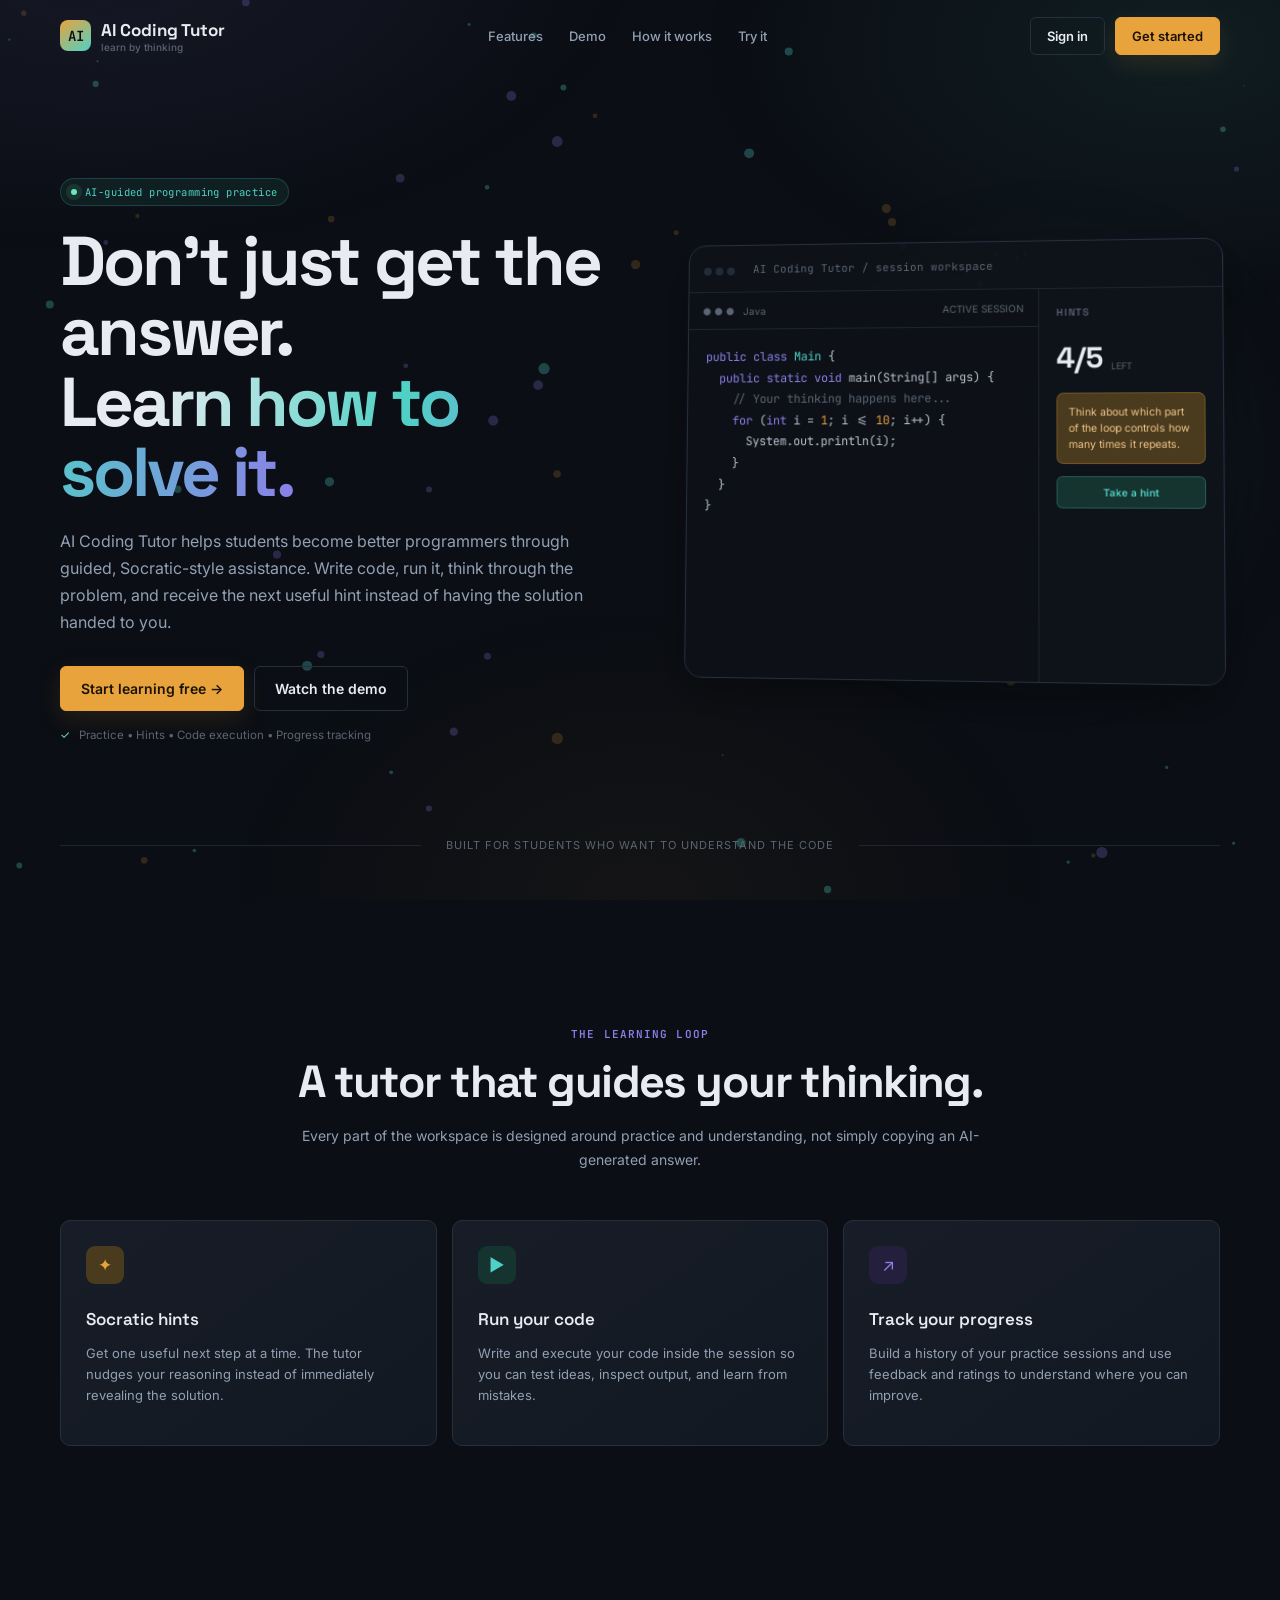
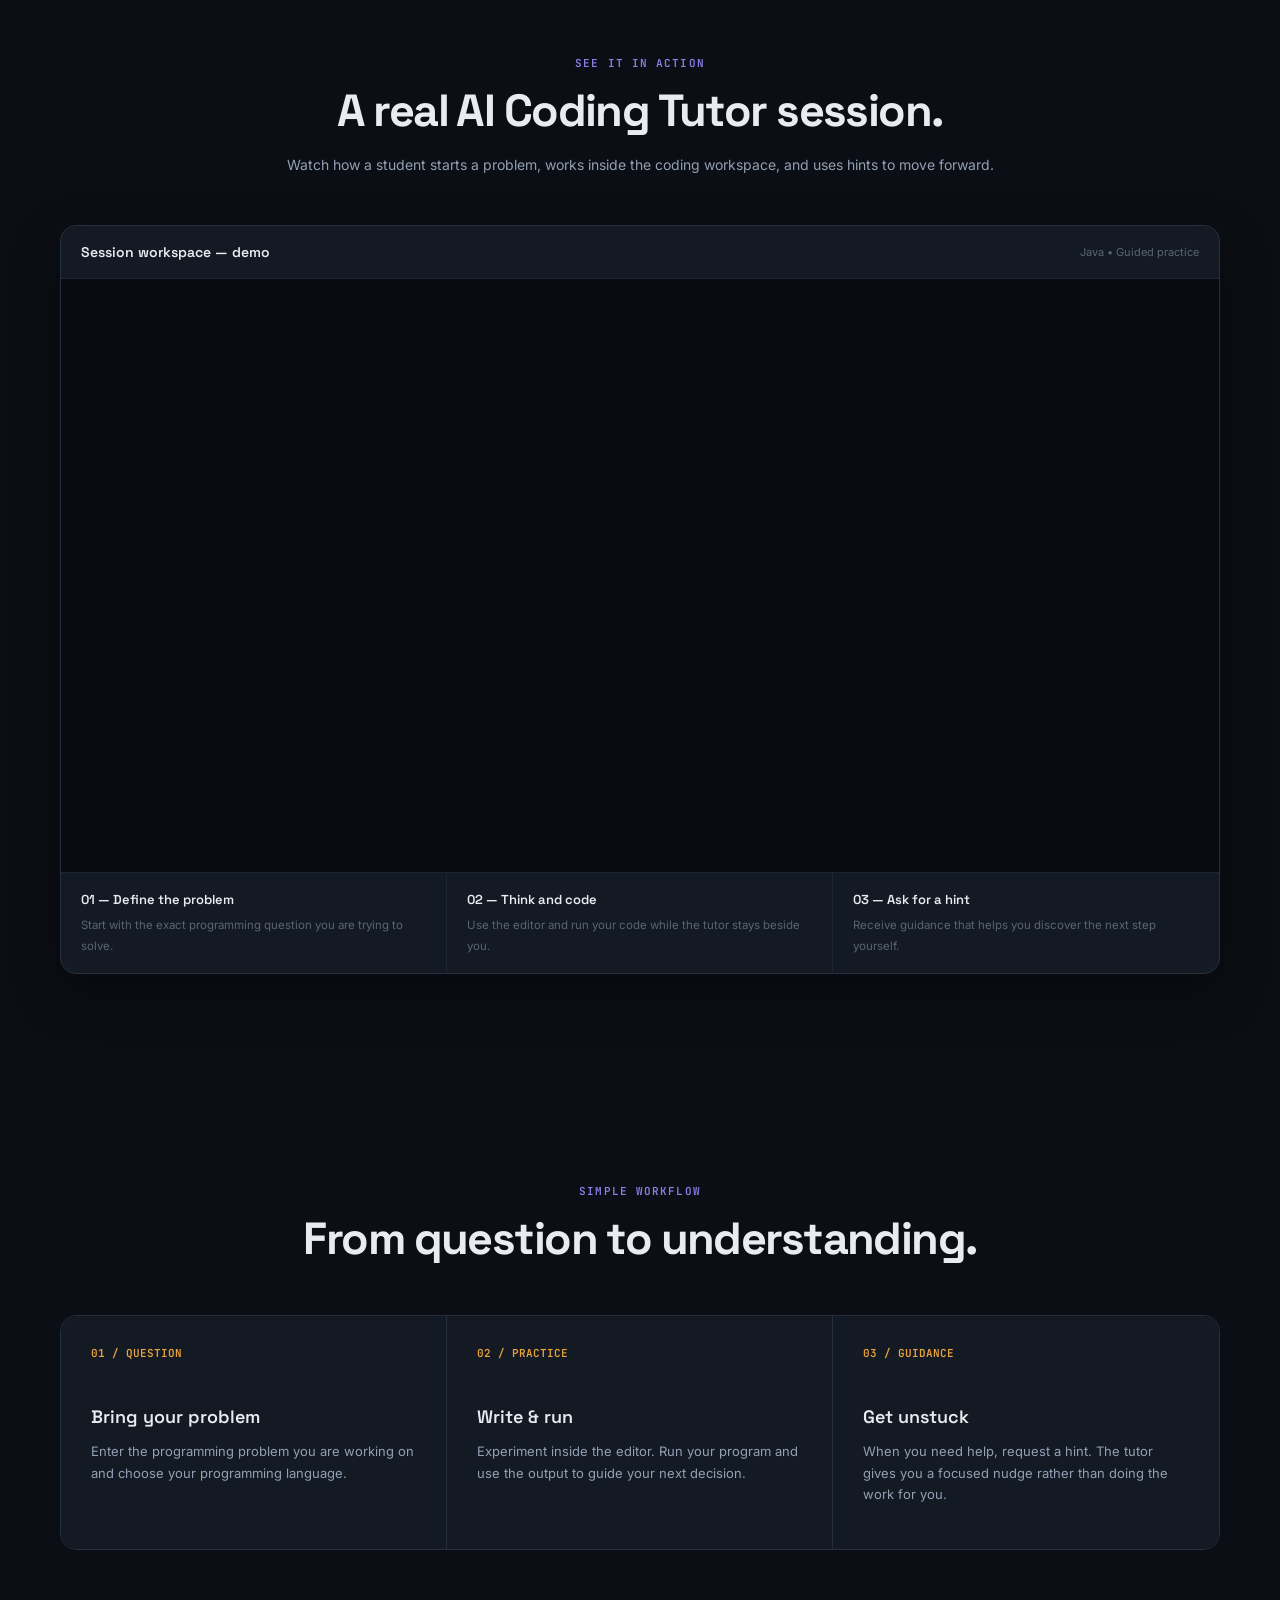
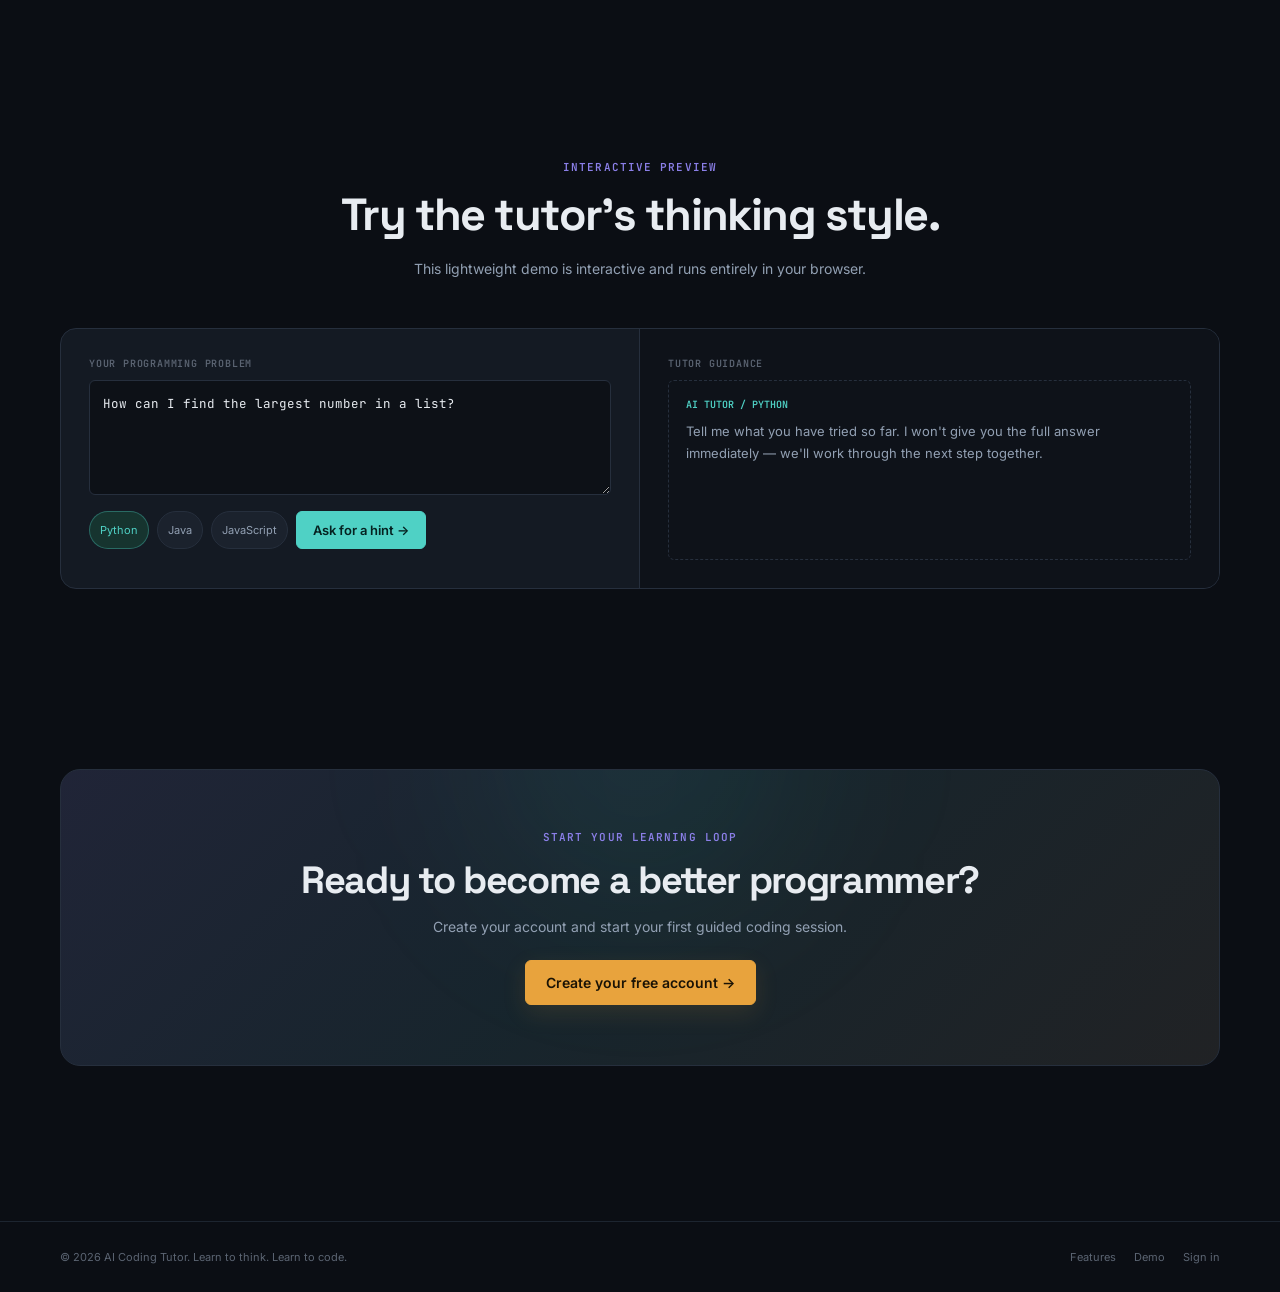
==== commit 35fae7bd: "changed UI particles size and the padding top" ====
--- a/src/main/resources/static/index.html
+++ b/src/main/resources/static/index.html
@@ -148,7 +148,7 @@
         /* HERO */
         .hero{
             min-height:820px;
-            padding-top:145px;
+            padding-top:100px;
             position:relative;
             display:flex;
             align-items:center;
